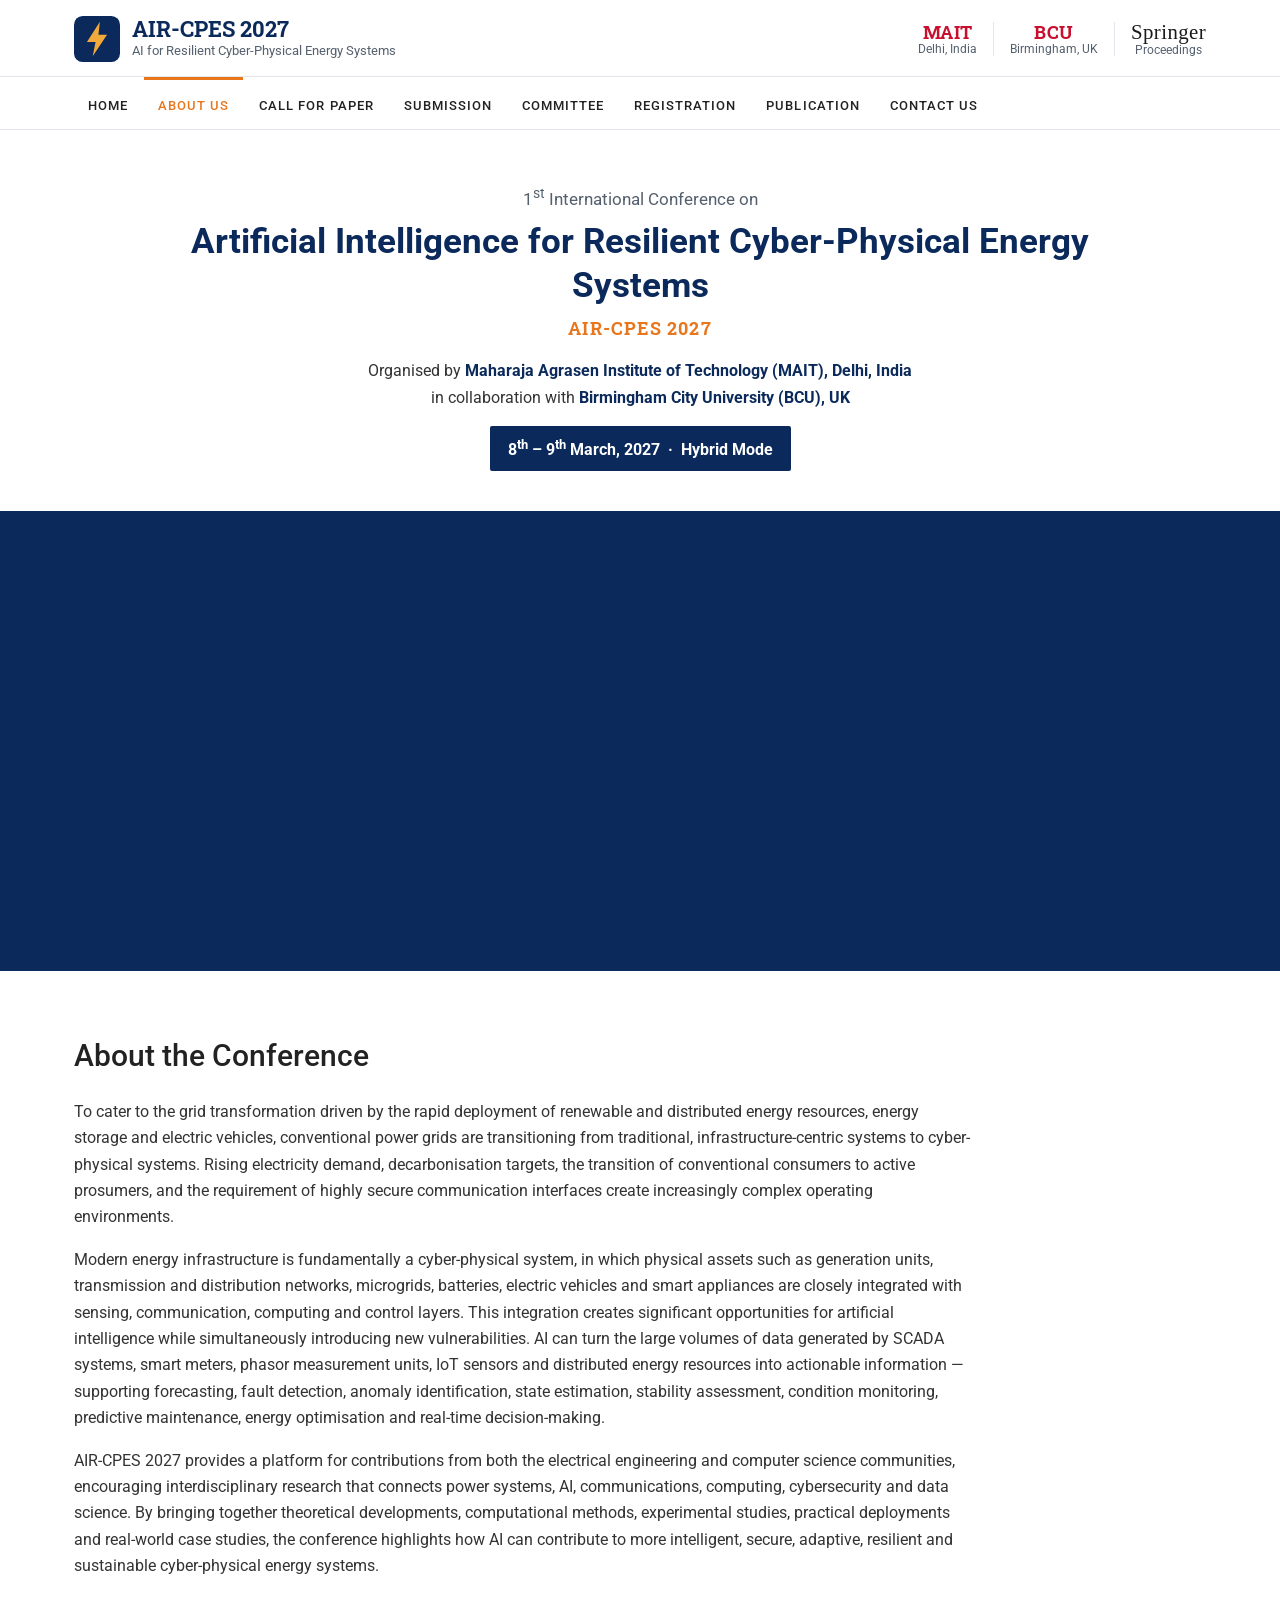
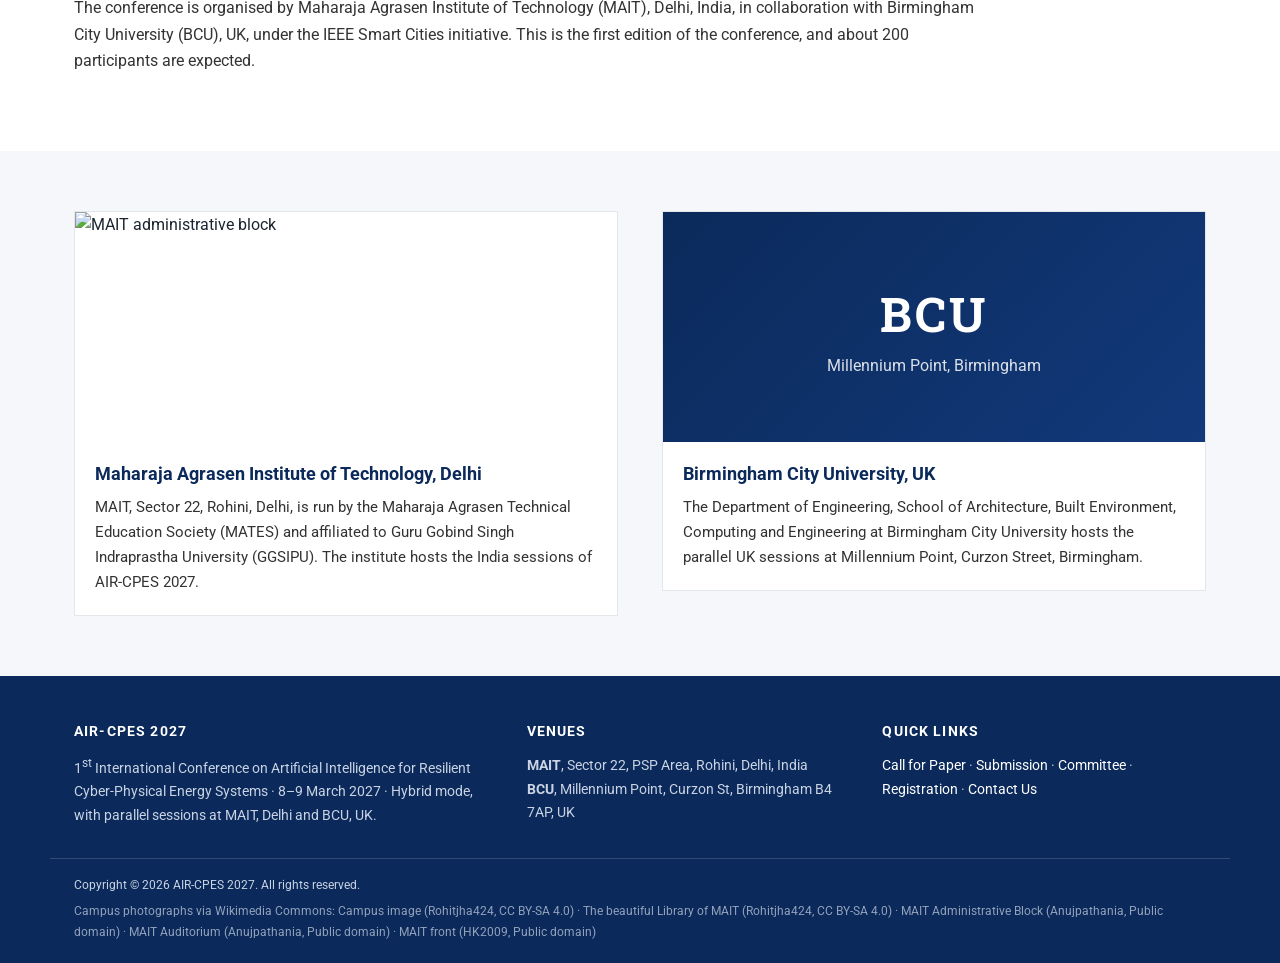
==== about.html @ 167c5fe8 "Redesign as multi-page conference site per proposal" ====
<!DOCTYPE html>
<html lang="en">
<head>
<meta charset="UTF-8">
<meta name="viewport" content="width=device-width, initial-scale=1">
<title>AIR-CPES 2027 — About Us</title>
<meta name="description" content="About AIR-CPES 2027, organised by MAIT Delhi in collaboration with Birmingham City University, UK, under the IEEE Smart Cities initiative.">
<meta name="theme-color" content="#0B2A5B">
<link rel="canonical" href="https://www.aircpes.in/about.html">
<meta property="og:type" content="website">
<meta property="og:url" content="https://www.aircpes.in/about.html">
<meta property="og:title" content="AIR-CPES 2027 — About Us">
<meta property="og:description" content="About AIR-CPES 2027, organised by MAIT Delhi in collaboration with Birmingham City University, UK, under the IEEE Smart Cities initiative.">
<meta property="og:image" content="https://upload.wikimedia.org/wikipedia/commons/5/50/Campus_image.jpg">
<link rel="icon" href="data:image/svg+xml,%3Csvg xmlns='http://www.w3.org/2000/svg' viewBox='0 0 64 64'%3E%3Crect width='64' height='64' rx='12' fill='%230B2A5B'/%3E%3Cpath d='M36 8 18 36h12l-4 20 20-30H34z' fill='%23F2A93B'/%3E%3C/svg%3E">
<link rel="preconnect" href="https://fonts.googleapis.com">
<link rel="preconnect" href="https://fonts.gstatic.com" crossorigin>
<link href="https://fonts.googleapis.com/css2?family=Roboto:wght@400;500;700&family=Roboto+Slab:wght@600;700&display=swap" rel="stylesheet">
<link rel="stylesheet" href="style.css">
</head>
<body>
<a class="skip" href="#main">Skip to content</a>
<header class="masthead">
  <div class="wrap brandrow">
    <a class="brand" href="index.html" aria-label="AIR-CPES 2027 home">
      <span class="logo-mark"><svg viewBox="0 0 64 64" aria-hidden="true"><rect width="64" height="64" rx="12" fill="#0B2A5B"/><path d="M36 8 18 36h12l-4 20 20-30H34z" fill="#F2A93B"/></svg></span>
      <span class="brand-text"><b>AIR-CPES 2027</b><small>AI for Resilient Cyber-Physical Energy Systems</small></span>
    </a>
    <div class="partners" aria-label="Organisers and publisher">
      <span class="pt"><b>MAIT</b><small>Delhi, India</small></span>
      <span class="sep"></span>
      <span class="pt"><b>BCU</b><small>Birmingham, UK</small></span>
      <span class="sep"></span>
      <span class="pt springer"><b>Springer</b><small>Proceedings</small></span>
    </div>
  </div>
  <nav class="mainnav" aria-label="Primary">
    <div class="wrap navrow">
      <button class="menu-btn" aria-expanded="false" aria-controls="navlinks">☰ Menu</button>
      <div class="navlinks" id="navlinks"><a href="index.html">Home</a><a href="about.html" class="active" aria-current="page">About Us</a><a href="call-for-papers.html">Call for Paper</a><a href="submission.html">Submission</a><a href="committee.html">Committee</a><a href="registration.html">Registration</a><a href="publication.html">Publication</a><a href="contact.html">Contact Us</a></div>
    </div>
  </nav>
</header>

<section class="titleblock">
  <div class="wrap">
    <p class="edition">1<sup>st</sup> International Conference on</p>
    <h1>Artificial Intelligence for Resilient Cyber-Physical Energy Systems</h1>
    <p class="acr">AIR-CPES 2027</p>
    <p class="org">Organised by <b>Maharaja Agrasen Institute of Technology (MAIT), Delhi, India</b><br>in collaboration with <b>Birmingham City University (BCU), UK</b></p>
    <p class="when">8<sup>th</sup> – 9<sup>th</sup> March, 2027 &nbsp;·&nbsp; Hybrid Mode</p>
  </div>
</section>
<div class="banner" role="img" aria-label="Maharaja Agrasen Institute of Technology campus, Delhi"><div class="banner-img"></div></div>
<main id="main">

<section class="sec">
  <div class="wrap">
    <h2 class="h">About the Conference</h2>
    <div class="prose">
      <p>To cater to the grid transformation driven by the rapid deployment of renewable and distributed energy resources, energy storage and electric vehicles, conventional power grids are transitioning from traditional, infrastructure-centric systems to cyber-physical systems. Rising electricity demand, decarbonisation targets, the transition of conventional consumers to active prosumers, and the requirement of highly secure communication interfaces create increasingly complex operating environments.</p>
      <p>Modern energy infrastructure is fundamentally a cyber-physical system, in which physical assets such as generation units, transmission and distribution networks, microgrids, batteries, electric vehicles and smart appliances are closely integrated with sensing, communication, computing and control layers. This integration creates significant opportunities for artificial intelligence while simultaneously introducing new vulnerabilities. AI can turn the large volumes of data generated by SCADA systems, smart meters, phasor measurement units, IoT sensors and distributed energy resources into actionable information — supporting forecasting, fault detection, anomaly identification, state estimation, stability assessment, condition monitoring, predictive maintenance, energy optimisation and real-time decision-making.</p>
      <p>AIR-CPES 2027 provides a platform for contributions from both the electrical engineering and computer science communities, encouraging interdisciplinary research that connects power systems, AI, communications, computing, cybersecurity and data science. By bringing together theoretical developments, computational methods, experimental studies, practical deployments and real-world case studies, the conference highlights how AI can contribute to more intelligent, secure, adaptive, resilient and sustainable cyber-physical energy systems.</p>
      <p>The conference is organised by Maharaja Agrasen Institute of Technology (MAIT), Delhi, India, in collaboration with Birmingham City University (BCU), UK, under the IEEE Smart Cities initiative. This is the first edition of the conference, and about 200 participants are expected.</p>
    </div>
  </div>
</section>
<section class="sec tint">
  <div class="wrap two-col even">
    <div class="about-card">
      <img src="https://upload.wikimedia.org/wikipedia/commons/thumb/2/21/MAIT_Administrative_Block.JPG/1280px-MAIT_Administrative_Block.JPG" alt="MAIT administrative block" loading="lazy">
      <h3>Maharaja Agrasen Institute of Technology, Delhi</h3>
      <p>MAIT, Sector 22, Rohini, Delhi, is run by the Maharaja Agrasen Technical Education Society (MATES) and affiliated to Guru Gobind Singh Indraprastha University (GGSIPU). The institute hosts the India sessions of AIR-CPES 2027.</p>
    </div>
    <div class="about-card">
      <div class="about-ph"><b>BCU</b><span>Millennium Point, Birmingham</span></div>
      <h3>Birmingham City University, UK</h3>
      <p>The Department of Engineering, School of Architecture, Built Environment, Computing and Engineering at Birmingham City University hosts the parallel UK sessions at Millennium Point, Curzon Street, Birmingham.</p>
    </div>
  </div>
</section>

</main>
<footer class="site-foot">
  <div class="wrap foot-grid">
    <div>
      <h4>AIR-CPES 2027</h4>
      <p>1<sup>st</sup> International Conference on Artificial Intelligence for Resilient Cyber-Physical Energy Systems · 8–9 March 2027 · Hybrid mode, with parallel sessions at MAIT, Delhi and BCU, UK.</p>
    </div>
    <div>
      <h4>Venues</h4>
      <p><b>MAIT</b>, Sector 22, PSP Area, Rohini, Delhi, India<br><b>BCU</b>, Millennium Point, Curzon St, Birmingham B4 7AP, UK</p>
    </div>
    <div>
      <h4>Quick links</h4>
      <p><a href="call-for-papers.html">Call for Paper</a> · <a href="submission.html">Submission</a> · <a href="committee.html">Committee</a> · <a href="registration.html">Registration</a> · <a href="contact.html">Contact Us</a></p>
    </div>
  </div>
  <div class="wrap foot-base">
    <span>Copyright © 2026 AIR-CPES 2027. All rights reserved.</span>
    <span class="credits">Campus photographs via Wikimedia Commons: <a href="https://commons.wikimedia.org/wiki/File:Campus_image.jpg" target="_blank" rel="noopener">Campus image</a> (Rohitjha424, CC BY-SA 4.0) · <a href="https://commons.wikimedia.org/wiki/File:The_beautiful_Library_of_MAIT.jpg" target="_blank" rel="noopener">The beautiful Library of MAIT</a> (Rohitjha424, CC BY-SA 4.0) · <a href="https://commons.wikimedia.org/wiki/File:MAIT_Administrative_Block.JPG" target="_blank" rel="noopener">MAIT Administrative Block</a> (Anujpathania, Public domain) · <a href="https://commons.wikimedia.org/wiki/File:MAIT_Auditorium.JPG" target="_blank" rel="noopener">MAIT Auditorium</a> (Anujpathania, Public domain) · <a href="https://commons.wikimedia.org/wiki/File:Mait9.jpg" target="_blank" rel="noopener">MAIT front</a> (HK2009, Public domain)</span>
  </div>
</footer>
<button class="to-top" aria-label="Back to top">↑</button>
<script src="site.js"></script>
</body>
</html>
---- style.css ----
:root {
  --navy: #0B2A5B; --navy-2: #12397A; --accent: #E8761C; --accent-2: #C8102E;
  --text: #1C2430; --dim: #55606E; --line: #E3E6EB; --bg: #FFFFFF; --tint: #F5F7FA; --card: #FFFFFF;
}
* { box-sizing: border-box; }
html { scroll-behavior: smooth; scroll-padding-top: 70px; }
body { margin: 0; font-family: 'Roboto', system-ui, -apple-system, sans-serif; color: var(--text); background: var(--bg); line-height: 1.65; font-size: 16px; }
a { color: var(--navy-2); }
img { max-width: 100%; display: block; }
.wrap { max-width: 1180px; margin: 0 auto; padding: 0 24px; }
.skip { position: absolute; left: -999px; top: 6px; background: #fff; padding: 8px 12px; z-index: 99; }
.skip:focus { left: 8px; }
:focus-visible { outline: 2px solid var(--accent); outline-offset: 2px; }

/* Masthead */
.masthead { background: #fff; }
.brandrow { display: flex; align-items: center; justify-content: space-between; gap: 20px; padding-top: 16px; padding-bottom: 14px; flex-wrap: wrap; }
.brand { display: flex; align-items: center; gap: 12px; text-decoration: none; color: var(--navy); }
.logo-mark svg { width: 46px; height: 46px; display: block; }
.brand-text b { display: block; font-family: 'Roboto Slab', serif; font-size: 1.35rem; line-height: 1.1; }
.brand-text small { display: block; color: var(--dim); font-size: .8rem; }
.partners { display: flex; align-items: center; gap: 16px; }
.partners .pt { display: flex; flex-direction: column; line-height: 1.15; text-align: center; }
.partners .pt b { font-family: 'Roboto Slab', serif; color: var(--accent-2); font-size: 1.15rem; letter-spacing: .02em; }
.partners .pt small { color: var(--dim); font-size: .72rem; }
.partners .springer b { color: #1A1A1A; font-family: Georgia, serif; font-weight: 400; font-size: 1.3rem; }
.partners .sep { width: 1px; height: 34px; background: var(--line); }

.mainnav { background: #fff; border-top: 1px solid var(--line); border-bottom: 1px solid var(--line); position: sticky; top: 0; z-index: 40; }
.navrow { display: flex; align-items: center; }
.navlinks { display: flex; gap: 2px; flex-wrap: wrap; }
.navlinks a { display: block; padding: 15px 14px 13px; font-size: .8rem; font-weight: 500; letter-spacing: .08em; text-transform: uppercase; text-decoration: none; color: #222; border-top: 3px solid transparent; transition: color .15s, border-color .15s; }
.navlinks a:hover { color: var(--accent); border-top-color: var(--accent); }
.navlinks a.active { color: var(--accent); border-top-color: var(--accent); }
.menu-btn { display: none; background: none; border: 1px solid var(--line); padding: 8px 14px; margin: 8px 0; font: inherit; font-size: .9rem; cursor: pointer; color: var(--navy); }
@media (max-width: 920px) {
  .menu-btn { display: block; }
  .navlinks { display: none; flex-direction: column; width: 100%; position: absolute; left: 0; right: 0; top: 100%; background: #fff; border-bottom: 1px solid var(--line); padding: 0 24px 8px; box-shadow: 0 8px 18px rgba(0,0,0,.06); }
  .navlinks.open { display: flex; }
  .navlinks a { border-top: none; border-bottom: 1px solid var(--line); padding: 12px 0; }
  .partners { display: none; }
}

/* Title block + banner (GL Bajaj style) */
.titleblock { text-align: center; padding: 52px 0 40px; background: #fff; }
.titleblock .edition { margin: 0 0 6px; color: var(--dim); font-size: 1.05rem; }
.titleblock h1 { font-family: 'Roboto', sans-serif; font-weight: 700; color: #5A3410; color: var(--navy); font-size: clamp(1.5rem, 3.4vw, 2.2rem); line-height: 1.25; margin: 0 auto 6px; max-width: 900px; }
.titleblock .acr { margin: 0 0 14px; font-family: 'Roboto Slab', serif; font-weight: 700; color: var(--accent); font-size: 1.15rem; letter-spacing: .06em; }
.titleblock .org { margin: 0 0 14px; font-size: 1.02rem; color: #333; }
.titleblock .org b { color: var(--navy); }
.titleblock .when { margin: 0; font-weight: 700; font-size: .98rem; display: inline-block; background: var(--navy); color: #fff; padding: 8px 18px; border-radius: 2px; }
.banner { position: relative; height: clamp(220px, 38vw, 460px); overflow: hidden; background: var(--navy); }
.banner-img { position: absolute; inset: 0; background: url('https://upload.wikimedia.org/wikipedia/commons/5/50/Campus_image.jpg') center 62% / cover no-repeat; }

/* Sections */
.sec { padding: 60px 0; }
.sec.tint { background: var(--tint); }
.h { font-family: 'Roboto', sans-serif; font-weight: 500; font-size: clamp(1.45rem, 2.6vw, 1.9rem); color: #222; margin: 0 0 18px; }
.h3 { font-size: 1.15rem; font-weight: 700; color: var(--navy); margin: 28px 0 10px; }
.center { text-align: center; }
.lead { color: var(--dim); margin: -6px auto 28px; max-width: 760px; }
.prose { max-width: 900px; }
.prose p, .two-col p { color: #333; }
.strong { font-weight: 700; }
.two-col { display: grid; grid-template-columns: minmax(0, 1.6fr) minmax(280px, 1fr); gap: 44px; align-items: start; }
.two-col.even { grid-template-columns: 1fr 1fr; }
@media (max-width: 880px) { .two-col, .two-col.even { grid-template-columns: 1fr; gap: 28px; } }

.notice { border-left: 4px solid var(--accent); background: #FFF6EE; padding: 14px 18px; margin: 20px 0; color: #3A2A1A; }
.cta-row { display: flex; flex-wrap: wrap; gap: 12px; margin-top: 24px; }
.btn { display: inline-block; padding: 11px 22px; border: 1px solid var(--navy); color: var(--navy); text-decoration: none; font-size: .86rem; font-weight: 500; letter-spacing: .05em; text-transform: uppercase; transition: background .15s, color .15s; }
.btn:hover { background: var(--navy); color: #fff; }
.btn.solid { background: var(--accent); border-color: var(--accent); color: #fff; }
.btn.solid:hover { background: #CF6510; border-color: #CF6510; }

/* Side card + dates */
.side-card { background: var(--card); border: 1px solid var(--line); border-top: 4px solid var(--navy); padding: 22px 22px 18px; position: sticky; top: 72px; }
.side-card h3 { margin: 0 0 12px; font-size: 1.1rem; color: var(--navy); }
.dates { list-style: none; margin: 0; padding: 0; }
.dates li { display: flex; flex-direction: column; padding: 11px 0 11px 18px; border-bottom: 1px dashed var(--line); position: relative; }
.dates li:last-child { border-bottom: none; }
.dates li::before { content: ""; position: absolute; left: 0; top: 18px; width: 8px; height: 8px; border-radius: 50%; background: var(--accent); }
.dates li.past { opacity: .55; }
.dates li.past .d { text-decoration: line-through; }
.dates .d { font-weight: 700; color: var(--accent-2); }
.dates .l { color: #333; font-size: .93rem; }
.dates li.hl .d { color: var(--navy); }
.dates .next { display: inline-block; margin-top: 4px; font-size: .72rem; font-weight: 700; color: #fff; background: var(--accent); padding: 1px 8px; align-self: flex-start; }
.sec > .wrap > .dates { max-width: 640px; }
.countdown { margin-top: 16px; padding-top: 14px; border-top: 1px solid var(--line); font-size: .85rem; color: var(--dim); }
.countdown .cells { display: flex; gap: 8px; margin-top: 8px; }
.countdown .cells div { flex: 1; text-align: center; background: var(--navy); color: #fff; padding: 8px 4px; }
.countdown .cells b { display: block; font-size: 1.35rem; line-height: 1.1; }
.countdown .cells small { font-size: .68rem; text-transform: uppercase; letter-spacing: .06em; opacity: .85; }

/* Tracks */
.track-mini { display: grid; grid-template-columns: repeat(auto-fill, minmax(250px, 1fr)); gap: 14px; margin-top: 26px; }
.tm { display: block; background: #fff; border: 1px solid var(--line); border-left: 4px solid var(--navy); padding: 16px 16px; text-decoration: none; color: #222; font-weight: 500; line-height: 1.35; transition: border-color .15s, transform .15s, box-shadow .15s; }
.tm:hover { border-left-color: var(--accent); transform: translateY(-2px); box-shadow: 0 6px 16px rgba(11,42,91,.08); }
.tm span { display: block; color: var(--accent); font-size: .74rem; font-weight: 700; letter-spacing: .08em; text-transform: uppercase; margin-bottom: 4px; }
.tracks { display: grid; grid-template-columns: repeat(auto-fill, minmax(330px, 1fr)); gap: 18px; margin-top: 10px; }
.track { background: #fff; border: 1px solid var(--line); border-top: 4px solid var(--navy); padding: 20px 20px 18px; }
.track .tno { color: var(--accent); font-size: .76rem; font-weight: 700; letter-spacing: .08em; text-transform: uppercase; }
.track h3 { margin: 4px 0 10px; font-size: 1.05rem; color: var(--navy); line-height: 1.35; }
.track p { margin: 0; font-size: .9rem; color: #444; }

.topic-list { columns: 2; column-gap: 40px; padding: 0; margin: 14px 0 0; list-style: none; }
.topic-list li { break-inside: avoid; padding: 8px 0 8px 22px; border-bottom: 1px solid var(--line); position: relative; }
.topic-list li::before { content: "›"; position: absolute; left: 4px; color: var(--accent); font-weight: 700; }
@media (max-width: 700px) { .topic-list { columns: 1; } }
.check { list-style: none; padding: 0; margin: 12px 0; }
.check li { position: relative; padding: 8px 0 8px 28px; border-bottom: 1px solid var(--line); color: #333; }
.check li::before { content: "✓"; position: absolute; left: 4px; color: var(--accent); font-weight: 700; }

/* Gallery */
.gallery { display: grid; grid-template-columns: repeat(4, 1fr); gap: 14px; }
.gallery figure { margin: 0; position: relative; overflow: hidden; background: var(--tint); }
.gallery img { width: 100%; height: 220px; object-fit: cover; transition: transform .4s; }
.gallery figure:hover img { transform: scale(1.04); }
.gallery figcaption { position: absolute; left: 0; right: 0; bottom: 0; padding: 22px 12px 10px; color: #fff; font-size: .86rem; font-weight: 500; background: linear-gradient(transparent, rgba(0,0,0,.65)); }
@media (max-width: 880px) { .gallery { grid-template-columns: 1fr 1fr; } }

.about-card { background: #fff; border: 1px solid var(--line); }
.about-card img, .about-ph { width: 100%; height: 230px; object-fit: cover; }
.about-ph { background: linear-gradient(135deg, var(--navy), var(--navy-2)); color: #fff; display: flex; flex-direction: column; align-items: center; justify-content: center; }
.about-ph b { font-family: 'Roboto Slab', serif; font-size: 3rem; letter-spacing: .06em; }
.about-ph span { opacity: .85; }
.about-card h3 { margin: 18px 20px 6px; color: var(--navy); font-size: 1.1rem; }
.about-card p { margin: 0 20px 20px; font-size: .95rem; }

/* Committee */
.subnav { display: flex; flex-wrap: wrap; gap: 8px; margin-bottom: 30px; }
.subnav a { padding: 7px 14px; border: 1px solid var(--line); text-decoration: none; font-size: .84rem; color: var(--navy); background: #fff; }
.subnav a:hover { border-color: var(--accent); color: var(--accent); }
.org-table { width: 100%; border-collapse: collapse; border: 1px solid var(--line); }
.org-table th { width: 30%; text-align: left; vertical-align: top; padding: 14px 18px; background: var(--tint); color: var(--navy); font-weight: 700; border-bottom: 1px solid var(--line); }
.org-table td { padding: 10px 18px; border-bottom: 1px solid var(--line); }
.person { padding: 5px 0; }
.person b { display: block; font-weight: 500; }
.person span { display: block; color: var(--dim); font-size: .88rem; line-height: 1.4; }
@media (max-width: 640px) { .org-table th, .org-table td { display: block; width: 100%; } .org-table th { border-bottom: none; padding-bottom: 6px; } }
.name-grid { display: grid; grid-template-columns: repeat(auto-fill, minmax(260px, 1fr)); gap: 1px; background: var(--line); border: 1px solid var(--line); }
.name-grid .np { background: #fff; padding: 11px 14px; font-size: .9rem; }
.name-grid .np b { display: block; font-weight: 500; }
.name-grid .np span { display: block; color: var(--dim); font-size: .82rem; line-height: 1.35; }
.name-grid .np[hidden] { display: none; }
.sec-head { display: flex; align-items: center; justify-content: space-between; gap: 16px; flex-wrap: wrap; margin-bottom: 18px; }
.sec-head .h { margin: 0; }
.filter { width: 100%; max-width: 340px; padding: 10px 14px; border: 1px solid var(--line); font: inherit; font-size: .9rem; }
.filter:focus { outline: none; border-color: var(--accent); }
.no-match { display: none; color: var(--dim); }

/* Registration + publication */
.fee { width: 100%; border-collapse: collapse; margin: 10px 0; font-size: .93rem; }
.fee th { background: var(--navy); color: #fff; text-align: left; padding: 10px 12px; font-weight: 500; }
.fee td { padding: 10px 12px; border-bottom: 1px solid var(--line); }
.fee tbody tr:nth-child(even) td { background: var(--tint); }
@media (max-width: 600px) { .fee { font-size: .82rem; } .fee th, .fee td { padding: 8px 6px; } }
.stat { display: flex; justify-content: space-between; gap: 12px; padding: 10px 0; border-bottom: 1px solid var(--line); font-size: .92rem; }
.stat span { color: var(--dim); }
.stat b { text-align: right; }
.editors { display: grid; grid-template-columns: 1fr 1fr; gap: 6px 24px; }
@media (max-width: 600px) { .editors { grid-template-columns: 1fr; } }

/* Contact */
.contact-grid { display: grid; grid-template-columns: repeat(auto-fill, minmax(240px, 1fr)); gap: 16px; margin-top: 20px; }
.ccard { background: #fff; border: 1px solid var(--line); border-top: 4px solid var(--accent); padding: 18px 20px; }
.ccard h3 { margin: 0 0 2px; font-size: 1.05rem; color: var(--navy); }
.ccard .role { margin: 0 0 10px; color: var(--dim); font-size: .86rem; }
.ccard p { margin: 0; font-size: .93rem; }
.map { border: 1px solid var(--line); background: #eee; aspect-ratio: 16 / 10; }
.map iframe { width: 100%; height: 100%; border: 0; display: block; }

/* Footer */
.site-foot { background: var(--navy); color: #C9D3E3; padding: 44px 0 0; margin-top: 0; }
.foot-grid { display: grid; grid-template-columns: 1.3fr 1fr 1fr; gap: 32px; padding-bottom: 30px; }
@media (max-width: 800px) { .foot-grid { grid-template-columns: 1fr; gap: 20px; } }
.site-foot h4 { color: #fff; margin: 0 0 10px; font-size: .9rem; letter-spacing: .08em; text-transform: uppercase; }
.site-foot p { margin: 0; font-size: .9rem; }
.site-foot a { color: #fff; text-decoration: none; }
.site-foot a:hover { text-decoration: underline; }
.foot-base { border-top: 1px solid rgba(255,255,255,.15); padding-top: 16px; padding-bottom: 20px; font-size: .78rem; display: flex; flex-direction: column; gap: 6px; }
.foot-base .credits, .foot-base .credits a { color: #93A2BB; }

.to-top { position: fixed; right: 18px; bottom: 18px; width: 44px; height: 44px; background: var(--accent); color: #fff; border: none; font-size: 1.1rem; cursor: pointer; opacity: 0; pointer-events: none; transition: opacity .2s; z-index: 50; }
.to-top.show { opacity: 1; pointer-events: auto; }
@media (max-width: 640px) { .wrap { padding: 0 16px; } .sec { padding: 44px 0; } .titleblock { padding: 36px 0 28px; } .side-card { position: static; } }
@media print { .mainnav, .to-top, .banner, .countdown { display: none !important; } }
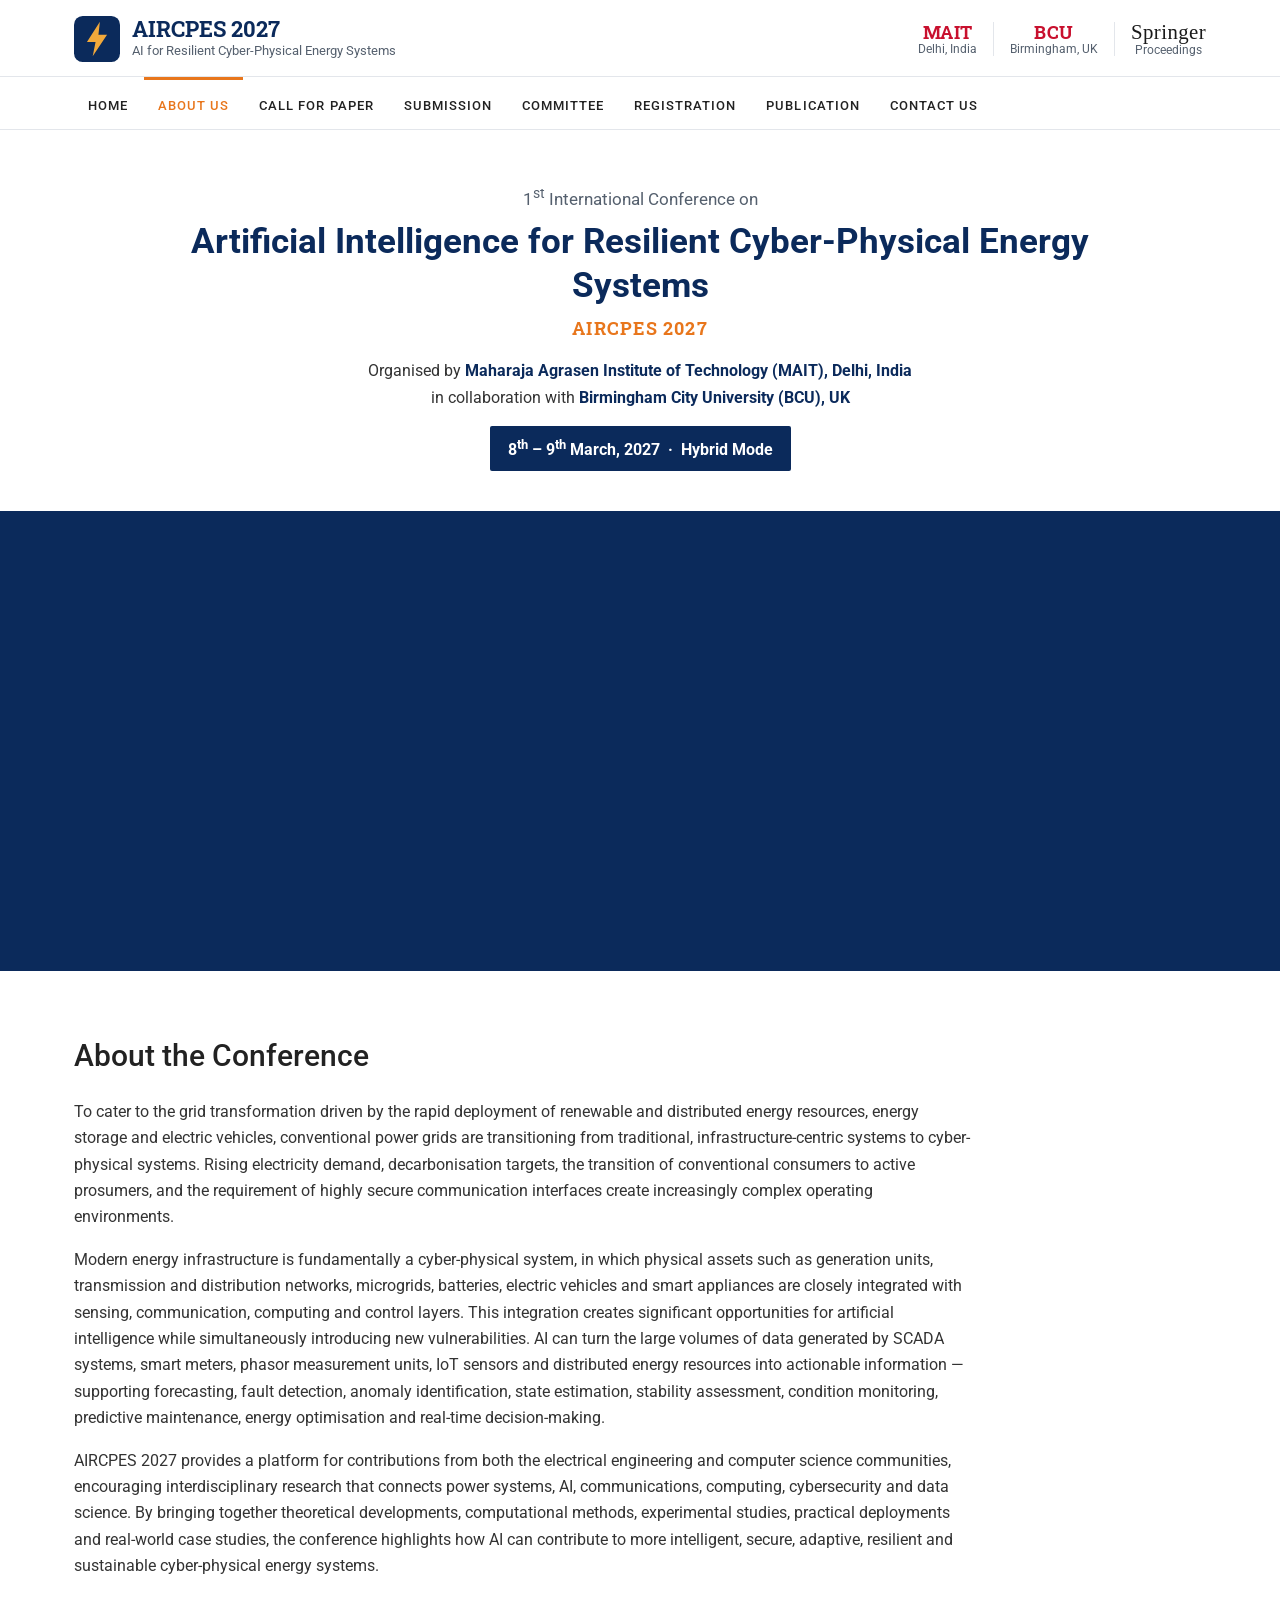
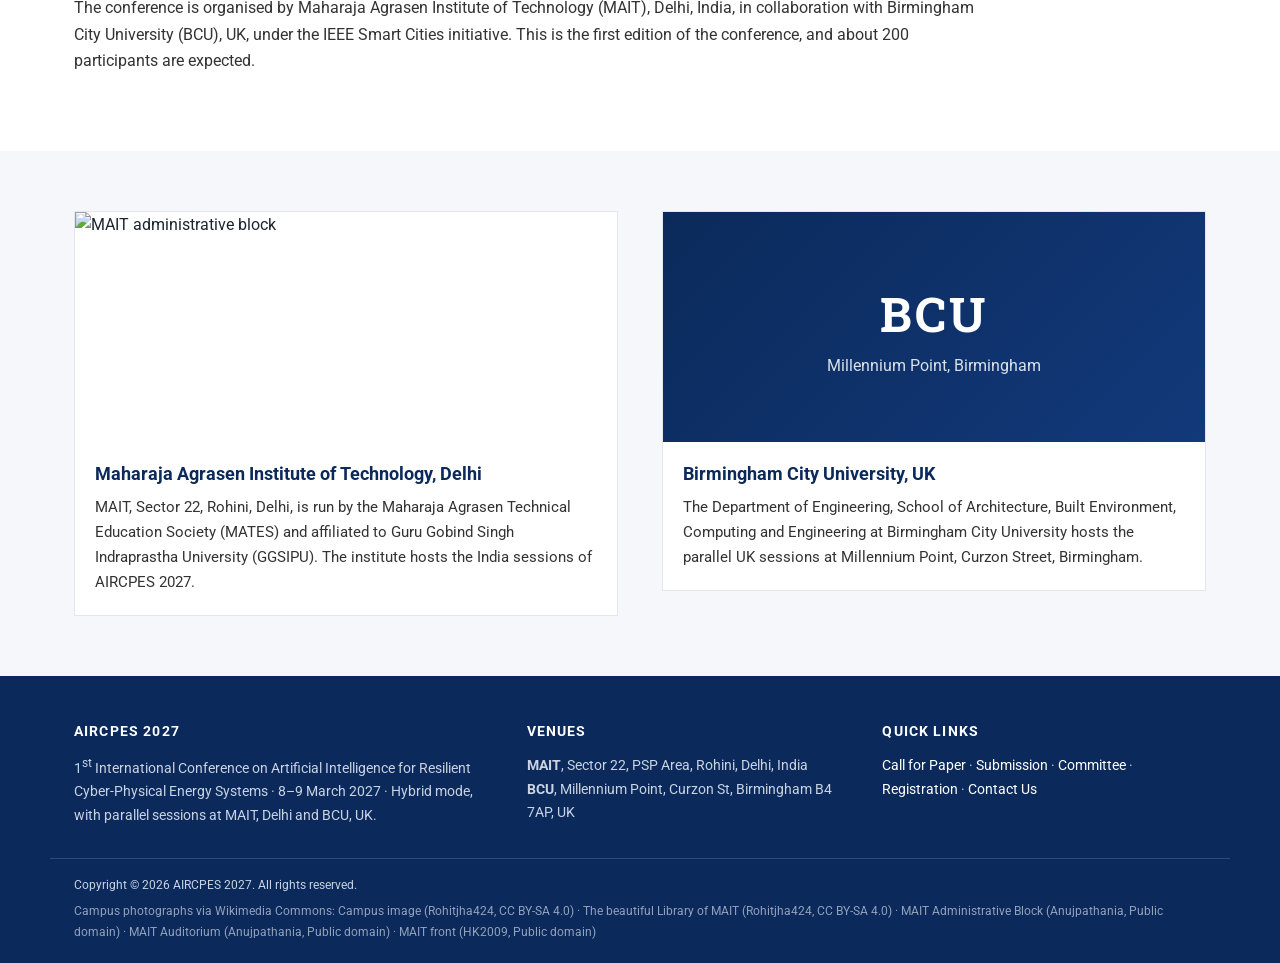
==== commit 13ae1de8: "Rename to AIRCPES; use Microsoft CMT instead of EasyChair" ====
--- a/about.html
+++ b/about.html
@@ -3,14 +3,14 @@
 <head>
 <meta charset="UTF-8">
 <meta name="viewport" content="width=device-width, initial-scale=1">
-<title>AIR-CPES 2027 — About Us</title>
-<meta name="description" content="About AIR-CPES 2027, organised by MAIT Delhi in collaboration with Birmingham City University, UK, under the IEEE Smart Cities initiative.">
+<title>AIRCPES 2027 — About Us</title>
+<meta name="description" content="About AIRCPES 2027, organised by MAIT Delhi in collaboration with Birmingham City University, UK, under the IEEE Smart Cities initiative.">
 <meta name="theme-color" content="#0B2A5B">
 <link rel="canonical" href="https://www.aircpes.in/about.html">
 <meta property="og:type" content="website">
 <meta property="og:url" content="https://www.aircpes.in/about.html">
-<meta property="og:title" content="AIR-CPES 2027 — About Us">
-<meta property="og:description" content="About AIR-CPES 2027, organised by MAIT Delhi in collaboration with Birmingham City University, UK, under the IEEE Smart Cities initiative.">
+<meta property="og:title" content="AIRCPES 2027 — About Us">
+<meta property="og:description" content="About AIRCPES 2027, organised by MAIT Delhi in collaboration with Birmingham City University, UK, under the IEEE Smart Cities initiative.">
 <meta property="og:image" content="https://upload.wikimedia.org/wikipedia/commons/5/50/Campus_image.jpg">
 <link rel="icon" href="data:image/svg+xml,%3Csvg xmlns='http://www.w3.org/2000/svg' viewBox='0 0 64 64'%3E%3Crect width='64' height='64' rx='12' fill='%230B2A5B'/%3E%3Cpath d='M36 8 18 36h12l-4 20 20-30H34z' fill='%23F2A93B'/%3E%3C/svg%3E">
 <link rel="preconnect" href="https://fonts.googleapis.com">
@@ -22,9 +22,9 @@
 <a class="skip" href="#main">Skip to content</a>
 <header class="masthead">
   <div class="wrap brandrow">
-    <a class="brand" href="index.html" aria-label="AIR-CPES 2027 home">
+    <a class="brand" href="index.html" aria-label="AIRCPES 2027 home">
       <span class="logo-mark"><svg viewBox="0 0 64 64" aria-hidden="true"><rect width="64" height="64" rx="12" fill="#0B2A5B"/><path d="M36 8 18 36h12l-4 20 20-30H34z" fill="#F2A93B"/></svg></span>
-      <span class="brand-text"><b>AIR-CPES 2027</b><small>AI for Resilient Cyber-Physical Energy Systems</small></span>
+      <span class="brand-text"><b>AIRCPES 2027</b><small>AI for Resilient Cyber-Physical Energy Systems</small></span>
     </a>
     <div class="partners" aria-label="Organisers and publisher">
       <span class="pt"><b>MAIT</b><small>Delhi, India</small></span>
@@ -46,7 +46,7 @@
   <div class="wrap">
     <p class="edition">1<sup>st</sup> International Conference on</p>
     <h1>Artificial Intelligence for Resilient Cyber-Physical Energy Systems</h1>
-    <p class="acr">AIR-CPES 2027</p>
+    <p class="acr">AIRCPES 2027</p>
     <p class="org">Organised by <b>Maharaja Agrasen Institute of Technology (MAIT), Delhi, India</b><br>in collaboration with <b>Birmingham City University (BCU), UK</b></p>
     <p class="when">8<sup>th</sup> – 9<sup>th</sup> March, 2027 &nbsp;·&nbsp; Hybrid Mode</p>
   </div>
@@ -60,7 +60,7 @@
     <div class="prose">
       <p>To cater to the grid transformation driven by the rapid deployment of renewable and distributed energy resources, energy storage and electric vehicles, conventional power grids are transitioning from traditional, infrastructure-centric systems to cyber-physical systems. Rising electricity demand, decarbonisation targets, the transition of conventional consumers to active prosumers, and the requirement of highly secure communication interfaces create increasingly complex operating environments.</p>
       <p>Modern energy infrastructure is fundamentally a cyber-physical system, in which physical assets such as generation units, transmission and distribution networks, microgrids, batteries, electric vehicles and smart appliances are closely integrated with sensing, communication, computing and control layers. This integration creates significant opportunities for artificial intelligence while simultaneously introducing new vulnerabilities. AI can turn the large volumes of data generated by SCADA systems, smart meters, phasor measurement units, IoT sensors and distributed energy resources into actionable information — supporting forecasting, fault detection, anomaly identification, state estimation, stability assessment, condition monitoring, predictive maintenance, energy optimisation and real-time decision-making.</p>
-      <p>AIR-CPES 2027 provides a platform for contributions from both the electrical engineering and computer science communities, encouraging interdisciplinary research that connects power systems, AI, communications, computing, cybersecurity and data science. By bringing together theoretical developments, computational methods, experimental studies, practical deployments and real-world case studies, the conference highlights how AI can contribute to more intelligent, secure, adaptive, resilient and sustainable cyber-physical energy systems.</p>
+      <p>AIRCPES 2027 provides a platform for contributions from both the electrical engineering and computer science communities, encouraging interdisciplinary research that connects power systems, AI, communications, computing, cybersecurity and data science. By bringing together theoretical developments, computational methods, experimental studies, practical deployments and real-world case studies, the conference highlights how AI can contribute to more intelligent, secure, adaptive, resilient and sustainable cyber-physical energy systems.</p>
       <p>The conference is organised by Maharaja Agrasen Institute of Technology (MAIT), Delhi, India, in collaboration with Birmingham City University (BCU), UK, under the IEEE Smart Cities initiative. This is the first edition of the conference, and about 200 participants are expected.</p>
     </div>
   </div>
@@ -70,7 +70,7 @@
     <div class="about-card">
       <img src="https://upload.wikimedia.org/wikipedia/commons/thumb/2/21/MAIT_Administrative_Block.JPG/1280px-MAIT_Administrative_Block.JPG" alt="MAIT administrative block" loading="lazy">
       <h3>Maharaja Agrasen Institute of Technology, Delhi</h3>
-      <p>MAIT, Sector 22, Rohini, Delhi, is run by the Maharaja Agrasen Technical Education Society (MATES) and affiliated to Guru Gobind Singh Indraprastha University (GGSIPU). The institute hosts the India sessions of AIR-CPES 2027.</p>
+      <p>MAIT, Sector 22, Rohini, Delhi, is run by the Maharaja Agrasen Technical Education Society (MATES) and affiliated to Guru Gobind Singh Indraprastha University (GGSIPU). The institute hosts the India sessions of AIRCPES 2027.</p>
     </div>
     <div class="about-card">
       <div class="about-ph"><b>BCU</b><span>Millennium Point, Birmingham</span></div>
@@ -84,7 +84,7 @@
 <footer class="site-foot">
   <div class="wrap foot-grid">
     <div>
-      <h4>AIR-CPES 2027</h4>
+      <h4>AIRCPES 2027</h4>
       <p>1<sup>st</sup> International Conference on Artificial Intelligence for Resilient Cyber-Physical Energy Systems · 8–9 March 2027 · Hybrid mode, with parallel sessions at MAIT, Delhi and BCU, UK.</p>
     </div>
     <div>
@@ -97,7 +97,7 @@
     </div>
   </div>
   <div class="wrap foot-base">
-    <span>Copyright © 2026 AIR-CPES 2027. All rights reserved.</span>
+    <span>Copyright © 2026 AIRCPES 2027. All rights reserved.</span>
     <span class="credits">Campus photographs via Wikimedia Commons: <a href="https://commons.wikimedia.org/wiki/File:Campus_image.jpg" target="_blank" rel="noopener">Campus image</a> (Rohitjha424, CC BY-SA 4.0) · <a href="https://commons.wikimedia.org/wiki/File:The_beautiful_Library_of_MAIT.jpg" target="_blank" rel="noopener">The beautiful Library of MAIT</a> (Rohitjha424, CC BY-SA 4.0) · <a href="https://commons.wikimedia.org/wiki/File:MAIT_Administrative_Block.JPG" target="_blank" rel="noopener">MAIT Administrative Block</a> (Anujpathania, Public domain) · <a href="https://commons.wikimedia.org/wiki/File:MAIT_Auditorium.JPG" target="_blank" rel="noopener">MAIT Auditorium</a> (Anujpathania, Public domain) · <a href="https://commons.wikimedia.org/wiki/File:Mait9.jpg" target="_blank" rel="noopener">MAIT front</a> (HK2009, Public domain)</span>
   </div>
 </footer>
--- a/style.css
+++ b/style.css
@@ -50,7 +50,7 @@
 .titleblock .org b { color: var(--navy); }
 .titleblock .when { margin: 0; font-weight: 700; font-size: .98rem; display: inline-block; background: var(--navy); color: #fff; padding: 8px 18px; border-radius: 2px; }
 .banner { position: relative; height: clamp(220px, 38vw, 460px); overflow: hidden; background: var(--navy); }
-.banner-img { position: absolute; inset: 0; background: url('https://upload.wikimedia.org/wikipedia/commons/5/50/Campus_image.jpg') center 62% / cover no-repeat; }
+.banner-img { position: absolute; inset: 0; background: url('https://upload.wikimedia.org/wikipedia/commons/5/50/Campus_image.jpg') center 88% / cover no-repeat; }
 
 /* Sections */
 .sec { padding: 60px 0; }
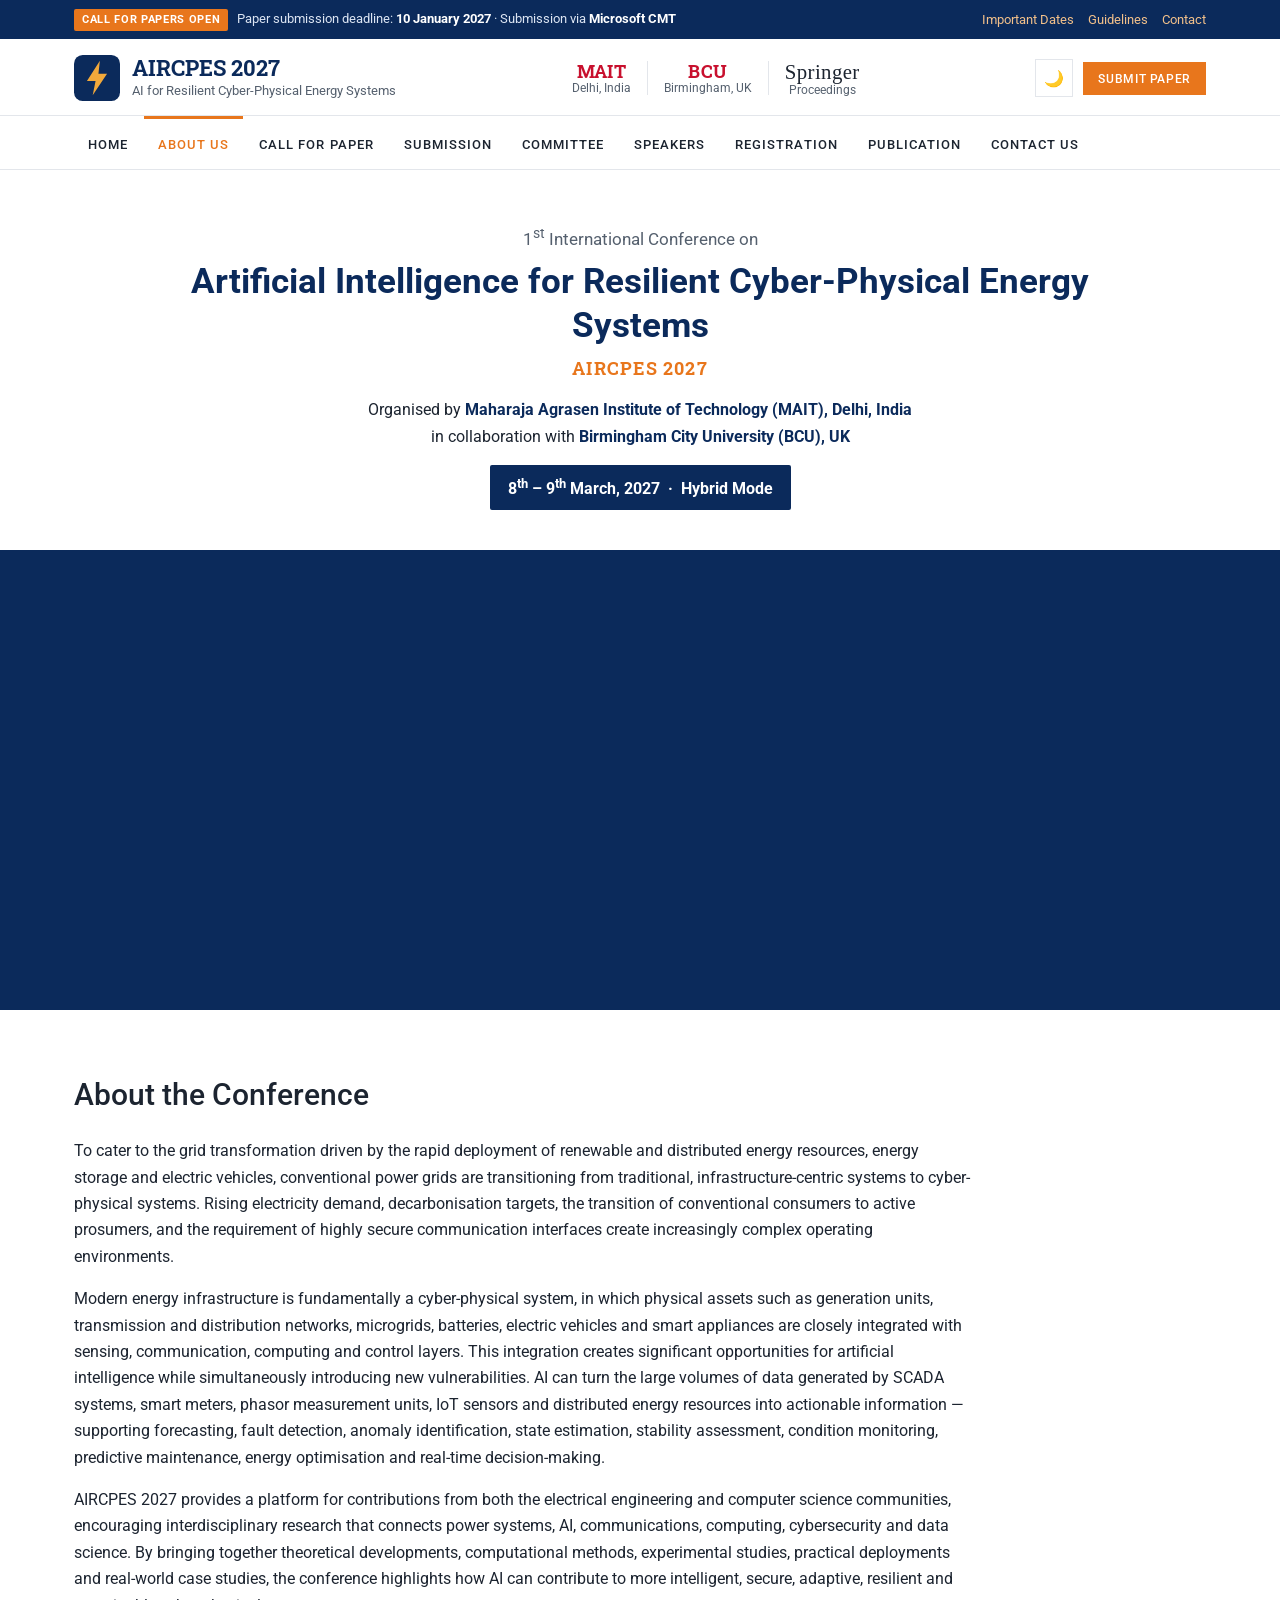
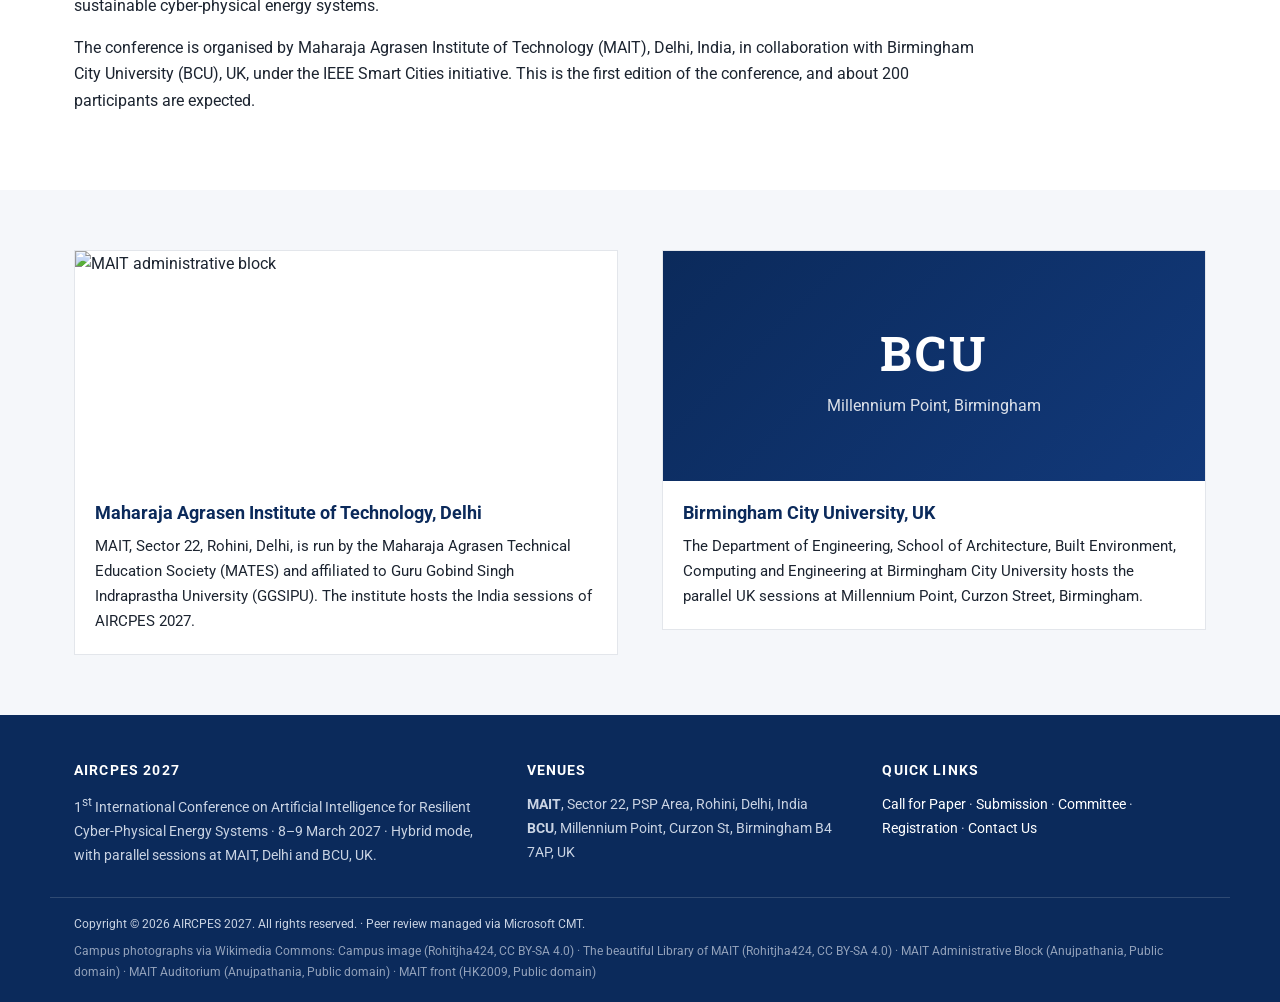
==== commit f2944f88: "Merge features: CMT modal, leadership cards, directory tabs, dark mode, calendar, speakers page; rem" ====
--- a/about.html
+++ b/about.html
@@ -17,9 +17,17 @@
 <link rel="preconnect" href="https://fonts.gstatic.com" crossorigin>
 <link href="https://fonts.googleapis.com/css2?family=Roboto:wght@400;500;700&family=Roboto+Slab:wght@600;700&display=swap" rel="stylesheet">
 <link rel="stylesheet" href="style.css">
+<script>try{var t=localStorage.getItem('theme');if(t)document.documentElement.setAttribute('data-theme',t);}catch(e){}</script>
+
 </head>
 <body>
 <a class="skip" href="#main">Skip to content</a>
+<div class="announce">
+  <div class="wrap announce-row">
+    <span><span class="pill">Call for Papers Open</span> Paper submission deadline: <b>10 January 2027</b> · Submission via <b>Microsoft CMT</b></span>
+    <span class="announce-links"><a href="call-for-papers.html#dates">Important Dates</a><a href="submission.html">Guidelines</a><a href="contact.html">Contact</a></span>
+  </div>
+</div>
 <header class="masthead">
   <div class="wrap brandrow">
     <a class="brand" href="index.html" aria-label="AIRCPES 2027 home">
@@ -33,11 +41,15 @@
       <span class="sep"></span>
       <span class="pt springer"><b>Springer</b><small>Proceedings</small></span>
     </div>
+    <div class="head-actions">
+      <button class="icon-btn" type="button" id="theme-toggle" aria-label="Toggle dark mode" title="Toggle dark mode">🌙</button>
+      <button class="btn solid sm" type="button" data-open-cmt>Submit Paper</button>
+    </div>
   </div>
   <nav class="mainnav" aria-label="Primary">
     <div class="wrap navrow">
       <button class="menu-btn" aria-expanded="false" aria-controls="navlinks">☰ Menu</button>
-      <div class="navlinks" id="navlinks"><a href="index.html">Home</a><a href="about.html" class="active" aria-current="page">About Us</a><a href="call-for-papers.html">Call for Paper</a><a href="submission.html">Submission</a><a href="committee.html">Committee</a><a href="registration.html">Registration</a><a href="publication.html">Publication</a><a href="contact.html">Contact Us</a></div>
+      <div class="navlinks" id="navlinks"><a href="index.html">Home</a><a href="about.html" class="active" aria-current="page">About Us</a><a href="call-for-papers.html">Call for Paper</a><a href="submission.html">Submission</a><a href="committee.html">Committee</a><a href="speakers.html">Speakers</a><a href="registration.html">Registration</a><a href="publication.html">Publication</a><a href="contact.html">Contact Us</a></div>
     </div>
   </nav>
 </header>
@@ -97,10 +109,21 @@
     </div>
   </div>
   <div class="wrap foot-base">
-    <span>Copyright © 2026 AIRCPES 2027. All rights reserved.</span>
+    <span>Copyright © 2026 AIRCPES 2027. All rights reserved. · Peer review managed via Microsoft CMT.</span>
     <span class="credits">Campus photographs via Wikimedia Commons: <a href="https://commons.wikimedia.org/wiki/File:Campus_image.jpg" target="_blank" rel="noopener">Campus image</a> (Rohitjha424, CC BY-SA 4.0) · <a href="https://commons.wikimedia.org/wiki/File:The_beautiful_Library_of_MAIT.jpg" target="_blank" rel="noopener">The beautiful Library of MAIT</a> (Rohitjha424, CC BY-SA 4.0) · <a href="https://commons.wikimedia.org/wiki/File:MAIT_Administrative_Block.JPG" target="_blank" rel="noopener">MAIT Administrative Block</a> (Anujpathania, Public domain) · <a href="https://commons.wikimedia.org/wiki/File:MAIT_Auditorium.JPG" target="_blank" rel="noopener">MAIT Auditorium</a> (Anujpathania, Public domain) · <a href="https://commons.wikimedia.org/wiki/File:Mait9.jpg" target="_blank" rel="noopener">MAIT front</a> (HK2009, Public domain)</span>
   </div>
 </footer>
+<dialog class="modal" id="cmt-modal" aria-labelledby="cmt-title">
+  <div class="modal-head"><h3 id="cmt-title">Submit your paper via Microsoft CMT</h3><button type="button" class="icon-btn" data-close-cmt aria-label="Close">✕</button></div>
+  <p>Before submitting, please check that your manuscript meets the requirements:</p>
+  <ul class="check">
+    <li><b>Anonymised PDF</b> — no author names, affiliations or e-mails in the manuscript (double-blind review).</li>
+    <li><b>Length &amp; format</b> — maximum 8 pages, PDF, without page numbers or special headers/footers.</li>
+    <li><b>Originality</b> — unpublished work; Turnitin similarity index below 15%.</li>
+  </ul>
+  <div class="cmt-status" data-cmt-status>The Microsoft CMT submission link will be announced here shortly.</div>
+  <div class="modal-actions"><a class="btn solid" data-cmt-link href="#" target="_blank" rel="noopener" hidden>Go to Microsoft CMT ↗</a><a class="btn" href="submission.html">Full guidelines</a></div>
+</dialog>
 <button class="to-top" aria-label="Back to top">↑</button>
 <script src="site.js"></script>
 </body>
--- a/style.css
+++ b/style.css
@@ -1,11 +1,15 @@
 :root {
   --navy: #0B2A5B; --navy-2: #12397A; --accent: #E8761C; --accent-2: #C8102E;
   --text: #1C2430; --dim: #55606E; --line: #E3E6EB; --bg: #FFFFFF; --tint: #F5F7FA; --card: #FFFFFF;
+  --head: #0B2A5B; --link: #12397A; --notice: #FFF6EE;
 }
+:root[data-theme="dark"] { --text: #E6EAF0; --dim: #A3AEBD; --line: #2A3546; --bg: #0E1520; --tint: #131C2A; --card: #172233; --head: #9CC0FF; --link: #9CC0FF; --notice: #2A2016; color-scheme: dark; }
+@media (prefers-color-scheme: dark) { :root:not([data-theme="light"]) { --text: #E6EAF0; --dim: #A3AEBD; --line: #2A3546; --bg: #0E1520; --tint: #131C2A; --card: #172233; --head: #9CC0FF; --link: #9CC0FF; --notice: #2A2016; color-scheme: dark; } }
 * { box-sizing: border-box; }
+[hidden] { display: none !important; }
 html { scroll-behavior: smooth; scroll-padding-top: 70px; }
-body { margin: 0; font-family: 'Roboto', system-ui, -apple-system, sans-serif; color: var(--text); background: var(--bg); line-height: 1.65; font-size: 16px; }
-a { color: var(--navy-2); }
+body { margin: 0; font-family: 'Roboto', system-ui, -apple-system, sans-serif; color: var(--text); background: var(--bg); transition: background .2s, color .2s; line-height: 1.65; font-size: 16px; }
+a { color: var(--link); }
 img { max-width: 100%; display: block; }
 .wrap { max-width: 1180px; margin: 0 auto; padding: 0 24px; }
 .skip { position: absolute; left: -999px; top: 6px; background: #fff; padding: 8px 12px; z-index: 99; }
@@ -13,9 +17,9 @@
 :focus-visible { outline: 2px solid var(--accent); outline-offset: 2px; }
 
 /* Masthead */
-.masthead { background: #fff; }
+.masthead { background: var(--bg); }
 .brandrow { display: flex; align-items: center; justify-content: space-between; gap: 20px; padding-top: 16px; padding-bottom: 14px; flex-wrap: wrap; }
-.brand { display: flex; align-items: center; gap: 12px; text-decoration: none; color: var(--navy); }
+.brand { display: flex; align-items: center; gap: 12px; text-decoration: none; color: var(--head); }
 .logo-mark svg { width: 46px; height: 46px; display: block; }
 .brand-text b { display: block; font-family: 'Roboto Slab', serif; font-size: 1.35rem; line-height: 1.1; }
 .brand-text small { display: block; color: var(--dim); font-size: .8rem; }
@@ -23,31 +27,31 @@
 .partners .pt { display: flex; flex-direction: column; line-height: 1.15; text-align: center; }
 .partners .pt b { font-family: 'Roboto Slab', serif; color: var(--accent-2); font-size: 1.15rem; letter-spacing: .02em; }
 .partners .pt small { color: var(--dim); font-size: .72rem; }
-.partners .springer b { color: #1A1A1A; font-family: Georgia, serif; font-weight: 400; font-size: 1.3rem; }
+.partners .springer b { color: var(--text); font-family: Georgia, serif; font-weight: 400; font-size: 1.3rem; }
 .partners .sep { width: 1px; height: 34px; background: var(--line); }
 
-.mainnav { background: #fff; border-top: 1px solid var(--line); border-bottom: 1px solid var(--line); position: sticky; top: 0; z-index: 40; }
+.mainnav { background: var(--bg); border-top: 1px solid var(--line); border-bottom: 1px solid var(--line); position: sticky; top: 0; z-index: 40; }
 .navrow { display: flex; align-items: center; }
 .navlinks { display: flex; gap: 2px; flex-wrap: wrap; }
-.navlinks a { display: block; padding: 15px 14px 13px; font-size: .8rem; font-weight: 500; letter-spacing: .08em; text-transform: uppercase; text-decoration: none; color: #222; border-top: 3px solid transparent; transition: color .15s, border-color .15s; }
+.navlinks a { display: block; padding: 15px 14px 13px; font-size: .8rem; font-weight: 500; letter-spacing: .08em; text-transform: uppercase; text-decoration: none; color: var(--text); border-top: 3px solid transparent; transition: color .15s, border-color .15s; }
 .navlinks a:hover { color: var(--accent); border-top-color: var(--accent); }
 .navlinks a.active { color: var(--accent); border-top-color: var(--accent); }
 .menu-btn { display: none; background: none; border: 1px solid var(--line); padding: 8px 14px; margin: 8px 0; font: inherit; font-size: .9rem; cursor: pointer; color: var(--navy); }
 @media (max-width: 920px) {
   .menu-btn { display: block; }
-  .navlinks { display: none; flex-direction: column; width: 100%; position: absolute; left: 0; right: 0; top: 100%; background: #fff; border-bottom: 1px solid var(--line); padding: 0 24px 8px; box-shadow: 0 8px 18px rgba(0,0,0,.06); }
+  .navlinks { display: none; flex-direction: column; width: 100%; position: absolute; left: 0; right: 0; top: 100%; background: var(--bg); border-bottom: 1px solid var(--line); padding: 0 24px 8px; box-shadow: 0 8px 18px rgba(0,0,0,.06); }
   .navlinks.open { display: flex; }
   .navlinks a { border-top: none; border-bottom: 1px solid var(--line); padding: 12px 0; }
   .partners { display: none; }
 }
 
 /* Title block + banner (GL Bajaj style) */
-.titleblock { text-align: center; padding: 52px 0 40px; background: #fff; }
+.titleblock { text-align: center; padding: 52px 0 40px; background: var(--bg); }
 .titleblock .edition { margin: 0 0 6px; color: var(--dim); font-size: 1.05rem; }
-.titleblock h1 { font-family: 'Roboto', sans-serif; font-weight: 700; color: #5A3410; color: var(--navy); font-size: clamp(1.5rem, 3.4vw, 2.2rem); line-height: 1.25; margin: 0 auto 6px; max-width: 900px; }
+.titleblock h1 { font-family: 'Roboto', sans-serif; font-weight: 700; color: var(--head); font-size: clamp(1.5rem, 3.4vw, 2.2rem); line-height: 1.25; margin: 0 auto 6px; max-width: 900px; }
 .titleblock .acr { margin: 0 0 14px; font-family: 'Roboto Slab', serif; font-weight: 700; color: var(--accent); font-size: 1.15rem; letter-spacing: .06em; }
-.titleblock .org { margin: 0 0 14px; font-size: 1.02rem; color: #333; }
-.titleblock .org b { color: var(--navy); }
+.titleblock .org { margin: 0 0 14px; font-size: 1.02rem; color: var(--text); }
+.titleblock .org b { color: var(--head); }
 .titleblock .when { margin: 0; font-weight: 700; font-size: .98rem; display: inline-block; background: var(--navy); color: #fff; padding: 8px 18px; border-radius: 2px; }
 .banner { position: relative; height: clamp(220px, 38vw, 460px); overflow: hidden; background: var(--navy); }
 .banner-img { position: absolute; inset: 0; background: url('https://upload.wikimedia.org/wikipedia/commons/5/50/Campus_image.jpg') center 88% / cover no-repeat; }
@@ -55,27 +59,27 @@
 /* Sections */
 .sec { padding: 60px 0; }
 .sec.tint { background: var(--tint); }
-.h { font-family: 'Roboto', sans-serif; font-weight: 500; font-size: clamp(1.45rem, 2.6vw, 1.9rem); color: #222; margin: 0 0 18px; }
-.h3 { font-size: 1.15rem; font-weight: 700; color: var(--navy); margin: 28px 0 10px; }
+.h { font-family: 'Roboto', sans-serif; font-weight: 500; font-size: clamp(1.45rem, 2.6vw, 1.9rem); color: var(--text); margin: 0 0 18px; }
+.h3 { font-size: 1.15rem; font-weight: 700; color: var(--head); margin: 28px 0 10px; }
 .center { text-align: center; }
 .lead { color: var(--dim); margin: -6px auto 28px; max-width: 760px; }
 .prose { max-width: 900px; }
-.prose p, .two-col p { color: #333; }
+.prose p, .two-col p { color: var(--text); }
 .strong { font-weight: 700; }
 .two-col { display: grid; grid-template-columns: minmax(0, 1.6fr) minmax(280px, 1fr); gap: 44px; align-items: start; }
 .two-col.even { grid-template-columns: 1fr 1fr; }
 @media (max-width: 880px) { .two-col, .two-col.even { grid-template-columns: 1fr; gap: 28px; } }
 
-.notice { border-left: 4px solid var(--accent); background: #FFF6EE; padding: 14px 18px; margin: 20px 0; color: #3A2A1A; }
+.notice { border-left: 4px solid var(--accent); background: var(--notice); padding: 14px 18px; margin: 20px 0; color: var(--text); }
 .cta-row { display: flex; flex-wrap: wrap; gap: 12px; margin-top: 24px; }
-.btn { display: inline-block; padding: 11px 22px; border: 1px solid var(--navy); color: var(--navy); text-decoration: none; font-size: .86rem; font-weight: 500; letter-spacing: .05em; text-transform: uppercase; transition: background .15s, color .15s; }
+.btn { display: inline-flex; align-items: center; gap: 6px; padding: 11px 22px; border: 1px solid var(--head); color: var(--head); background: transparent; cursor: pointer; font-family: inherit; text-decoration: none; font-size: .86rem; font-weight: 500; letter-spacing: .05em; text-transform: uppercase; transition: background .15s, color .15s; }
 .btn:hover { background: var(--navy); color: #fff; }
 .btn.solid { background: var(--accent); border-color: var(--accent); color: #fff; }
 .btn.solid:hover { background: #CF6510; border-color: #CF6510; }
 
 /* Side card + dates */
 .side-card { background: var(--card); border: 1px solid var(--line); border-top: 4px solid var(--navy); padding: 22px 22px 18px; position: sticky; top: 72px; }
-.side-card h3 { margin: 0 0 12px; font-size: 1.1rem; color: var(--navy); }
+.side-card h3 { margin: 0 0 12px; font-size: 1.1rem; color: var(--head); }
 .dates { list-style: none; margin: 0; padding: 0; }
 .dates li { display: flex; flex-direction: column; padding: 11px 0 11px 18px; border-bottom: 1px dashed var(--line); position: relative; }
 .dates li:last-child { border-bottom: none; }
@@ -83,8 +87,8 @@
 .dates li.past { opacity: .55; }
 .dates li.past .d { text-decoration: line-through; }
 .dates .d { font-weight: 700; color: var(--accent-2); }
-.dates .l { color: #333; font-size: .93rem; }
-.dates li.hl .d { color: var(--navy); }
+.dates .l { color: var(--text); font-size: .93rem; }
+.dates li.hl .d { color: var(--head); }
 .dates .next { display: inline-block; margin-top: 4px; font-size: .72rem; font-weight: 700; color: #fff; background: var(--accent); padding: 1px 8px; align-self: flex-start; }
 .sec > .wrap > .dates { max-width: 640px; }
 .countdown { margin-top: 16px; padding-top: 14px; border-top: 1px solid var(--line); font-size: .85rem; color: var(--dim); }
@@ -95,21 +99,21 @@
 
 /* Tracks */
 .track-mini { display: grid; grid-template-columns: repeat(auto-fill, minmax(250px, 1fr)); gap: 14px; margin-top: 26px; }
-.tm { display: block; background: #fff; border: 1px solid var(--line); border-left: 4px solid var(--navy); padding: 16px 16px; text-decoration: none; color: #222; font-weight: 500; line-height: 1.35; transition: border-color .15s, transform .15s, box-shadow .15s; }
+.tm { display: block; background: var(--card); border: 1px solid var(--line); border-left: 4px solid var(--navy); padding: 16px 16px; text-decoration: none; color: var(--text); font-weight: 500; line-height: 1.35; transition: border-color .15s, transform .15s, box-shadow .15s; }
 .tm:hover { border-left-color: var(--accent); transform: translateY(-2px); box-shadow: 0 6px 16px rgba(11,42,91,.08); }
 .tm span { display: block; color: var(--accent); font-size: .74rem; font-weight: 700; letter-spacing: .08em; text-transform: uppercase; margin-bottom: 4px; }
 .tracks { display: grid; grid-template-columns: repeat(auto-fill, minmax(330px, 1fr)); gap: 18px; margin-top: 10px; }
-.track { background: #fff; border: 1px solid var(--line); border-top: 4px solid var(--navy); padding: 20px 20px 18px; }
+.track { background: var(--card); border: 1px solid var(--line); border-top: 4px solid var(--navy); padding: 20px 20px 18px; }
 .track .tno { color: var(--accent); font-size: .76rem; font-weight: 700; letter-spacing: .08em; text-transform: uppercase; }
-.track h3 { margin: 4px 0 10px; font-size: 1.05rem; color: var(--navy); line-height: 1.35; }
-.track p { margin: 0; font-size: .9rem; color: #444; }
+.track h3 { margin: 4px 0 10px; font-size: 1.05rem; color: var(--head); line-height: 1.35; }
+.track p { margin: 0; font-size: .9rem; color: var(--dim); }
 
 .topic-list { columns: 2; column-gap: 40px; padding: 0; margin: 14px 0 0; list-style: none; }
 .topic-list li { break-inside: avoid; padding: 8px 0 8px 22px; border-bottom: 1px solid var(--line); position: relative; }
 .topic-list li::before { content: "›"; position: absolute; left: 4px; color: var(--accent); font-weight: 700; }
 @media (max-width: 700px) { .topic-list { columns: 1; } }
 .check { list-style: none; padding: 0; margin: 12px 0; }
-.check li { position: relative; padding: 8px 0 8px 28px; border-bottom: 1px solid var(--line); color: #333; }
+.check li { position: relative; padding: 8px 0 8px 28px; border-bottom: 1px solid var(--line); color: var(--text); }
 .check li::before { content: "✓"; position: absolute; left: 4px; color: var(--accent); font-weight: 700; }
 
 /* Gallery */
@@ -120,27 +124,27 @@
 .gallery figcaption { position: absolute; left: 0; right: 0; bottom: 0; padding: 22px 12px 10px; color: #fff; font-size: .86rem; font-weight: 500; background: linear-gradient(transparent, rgba(0,0,0,.65)); }
 @media (max-width: 880px) { .gallery { grid-template-columns: 1fr 1fr; } }
 
-.about-card { background: #fff; border: 1px solid var(--line); }
+.about-card { background: var(--card); border: 1px solid var(--line); }
 .about-card img, .about-ph { width: 100%; height: 230px; object-fit: cover; }
 .about-ph { background: linear-gradient(135deg, var(--navy), var(--navy-2)); color: #fff; display: flex; flex-direction: column; align-items: center; justify-content: center; }
 .about-ph b { font-family: 'Roboto Slab', serif; font-size: 3rem; letter-spacing: .06em; }
 .about-ph span { opacity: .85; }
-.about-card h3 { margin: 18px 20px 6px; color: var(--navy); font-size: 1.1rem; }
+.about-card h3 { margin: 18px 20px 6px; color: var(--head); font-size: 1.1rem; }
 .about-card p { margin: 0 20px 20px; font-size: .95rem; }
 
 /* Committee */
 .subnav { display: flex; flex-wrap: wrap; gap: 8px; margin-bottom: 30px; }
-.subnav a { padding: 7px 14px; border: 1px solid var(--line); text-decoration: none; font-size: .84rem; color: var(--navy); background: #fff; }
+.subnav a { padding: 7px 14px; border: 1px solid var(--line); text-decoration: none; font-size: .84rem; color: var(--head); background: var(--card); }
 .subnav a:hover { border-color: var(--accent); color: var(--accent); }
 .org-table { width: 100%; border-collapse: collapse; border: 1px solid var(--line); }
-.org-table th { width: 30%; text-align: left; vertical-align: top; padding: 14px 18px; background: var(--tint); color: var(--navy); font-weight: 700; border-bottom: 1px solid var(--line); }
+.org-table th { width: 30%; text-align: left; vertical-align: top; padding: 14px 18px; background: var(--tint); color: var(--head); font-weight: 700; border-bottom: 1px solid var(--line); }
 .org-table td { padding: 10px 18px; border-bottom: 1px solid var(--line); }
 .person { padding: 5px 0; }
 .person b { display: block; font-weight: 500; }
 .person span { display: block; color: var(--dim); font-size: .88rem; line-height: 1.4; }
 @media (max-width: 640px) { .org-table th, .org-table td { display: block; width: 100%; } .org-table th { border-bottom: none; padding-bottom: 6px; } }
 .name-grid { display: grid; grid-template-columns: repeat(auto-fill, minmax(260px, 1fr)); gap: 1px; background: var(--line); border: 1px solid var(--line); }
-.name-grid .np { background: #fff; padding: 11px 14px; font-size: .9rem; }
+.name-grid .np { background: var(--card); padding: 11px 14px; font-size: .9rem; }
 .name-grid .np b { display: block; font-weight: 500; }
 .name-grid .np span { display: block; color: var(--dim); font-size: .82rem; line-height: 1.35; }
 .name-grid .np[hidden] { display: none; }
@@ -164,8 +168,8 @@
 
 /* Contact */
 .contact-grid { display: grid; grid-template-columns: repeat(auto-fill, minmax(240px, 1fr)); gap: 16px; margin-top: 20px; }
-.ccard { background: #fff; border: 1px solid var(--line); border-top: 4px solid var(--accent); padding: 18px 20px; }
-.ccard h3 { margin: 0 0 2px; font-size: 1.05rem; color: var(--navy); }
+.ccard { background: var(--card); border: 1px solid var(--line); border-top: 4px solid var(--accent); padding: 18px 20px; }
+.ccard h3 { margin: 10px 0 2px; font-size: 1.05rem; color: var(--head); }
 .ccard .role { margin: 0 0 10px; color: var(--dim); font-size: .86rem; }
 .ccard p { margin: 0; font-size: .93rem; }
 .map { border: 1px solid var(--line); background: #eee; aspect-ratio: 16 / 10; }
@@ -186,3 +190,125 @@
 .to-top.show { opacity: 1; pointer-events: auto; }
 @media (max-width: 640px) { .wrap { padding: 0 16px; } .sec { padding: 44px 0; } .titleblock { padding: 36px 0 28px; } .side-card { position: static; } }
 @media print { .mainnav, .to-top, .banner, .countdown { display: none !important; } }
+
+/* ---- Merged features ---- */
+.announce { background: var(--navy); color: #DCE5F3; font-size: .84rem; }
+.announce-row { display: flex; justify-content: space-between; align-items: center; gap: 10px 18px; flex-wrap: wrap; padding-top: 8px; padding-bottom: 8px; }
+.announce b { color: #fff; }
+.announce-links { display: flex; gap: 14px; }
+.announce-links a { color: #F2C08A; text-decoration: none; }
+.announce-links a:hover { text-decoration: underline; }
+.pill { display: inline-block; background: var(--accent); color: #fff; font-size: .7rem; font-weight: 700; letter-spacing: .06em; text-transform: uppercase; padding: 2px 8px; margin-right: 6px; border-radius: 2px; }
+@media (max-width: 700px) { .announce-links { display: none; } }
+.head-actions { display: flex; align-items: center; gap: 10px; }
+.icon-btn { width: 38px; height: 38px; border: 1px solid var(--line); background: var(--card); color: var(--text); cursor: pointer; font-size: 1rem; display: inline-flex; align-items: center; justify-content: center; }
+.btn.sm { padding: 8px 14px; font-size: .78rem; }
+.btn.ghost { border-color: var(--line); }
+@media (max-width: 920px) { .brandrow { flex-wrap: nowrap; } .brand-text small { display: none; } }
+
+.countdown .cells { display: grid; grid-template-columns: repeat(4, 1fr); }
+.countdown .btn { margin-top: 12px; width: 100%; justify-content: center; }
+
+.stats-band { background: linear-gradient(120deg, var(--navy), var(--navy-2)); padding: 34px 0; }
+.stats { display: grid; grid-template-columns: repeat(6, 1fr); gap: 14px; }
+.stat-tile { text-align: center; color: #DCE5F3; border-right: 1px solid rgba(255,255,255,.15); padding: 4px 6px; }
+.stat-tile:last-child { border-right: none; }
+.stat-tile b { display: block; font-family: 'Roboto Slab', serif; font-size: 1.7rem; color: #F2A93B; line-height: 1.2; }
+.stat-tile span { font-size: .82rem; }
+@media (max-width: 900px) { .stats { grid-template-columns: repeat(3, 1fr); row-gap: 20px; } .stat-tile:nth-child(3) { border-right: none; } }
+@media (max-width: 520px) { .stats { grid-template-columns: repeat(2, 1fr); } .stat-tile { border-right: none; } }
+
+.avatar { flex: none; width: 44px; height: 44px; border-radius: 50%; object-fit: cover; background: var(--tint); }
+.avatar.sm { width: 38px; height: 38px; font-size: .8rem; }
+.avatar.md { width: 64px; height: 64px; font-size: 1.15rem; }
+.avatar.lg { width: 104px; height: 104px; font-size: 1.8rem; border: 3px solid var(--card); box-shadow: 0 0 0 2px var(--accent); }
+.avatar.ini { display: inline-flex; align-items: center; justify-content: center; color: #fff; font-weight: 700; font-family: 'Roboto Slab', serif; background: linear-gradient(135deg, hsl(var(--h) 55% 38%), hsl(calc(var(--h) + 40) 60% 30%)); }
+.lead-grid { display: grid; grid-template-columns: repeat(auto-fill, minmax(230px, 1fr)); gap: 18px; margin-top: 26px; }
+.lcard { background: var(--card); border: 1px solid var(--line); padding: 22px 16px 18px; text-align: center; display: flex; flex-direction: column; align-items: center; gap: 4px; transition: transform .15s, box-shadow .15s; }
+.lcard:hover { transform: translateY(-3px); box-shadow: 0 10px 22px rgba(11,42,91,.10); }
+.lcard .avatar { margin-bottom: 10px; }
+.lcard b { color: var(--head); font-size: 1rem; }
+.lrole { font-size: .72rem; font-weight: 700; letter-spacing: .08em; text-transform: uppercase; color: var(--accent); }
+.laff { font-size: .84rem; color: var(--dim); line-height: 1.4; }
+.center-row { justify-content: center; }
+.role-block { margin-bottom: 28px; }
+.role-h { font-size: .8rem; letter-spacing: .1em; text-transform: uppercase; color: var(--accent); margin: 0 0 12px; padding-bottom: 8px; border-bottom: 2px solid var(--line); }
+.lead-row { display: grid; grid-template-columns: repeat(auto-fill, minmax(240px, 1fr)); gap: 16px; }
+.lead-row.left { grid-template-columns: repeat(auto-fill, minmax(200px, 1fr)); }
+.org-table { margin-top: 10px; }
+.person { display: flex; gap: 12px; align-items: center; }
+
+.tabs { display: flex; gap: 6px; flex-wrap: wrap; margin-bottom: 16px; }
+.tab { padding: 10px 16px; border: 1px solid var(--line); background: var(--card); color: var(--text); font: inherit; font-size: .88rem; cursor: pointer; }
+.tab.active { background: var(--navy); border-color: var(--navy); color: #fff; }
+.dir-grid { display: grid; grid-template-columns: repeat(auto-fill, minmax(270px, 1fr)); gap: 10px; }
+.dcard { display: flex; gap: 12px; align-items: center; background: var(--card); border: 1px solid var(--line); padding: 10px 12px; }
+.dcard b { display: block; font-weight: 500; font-size: .92rem; }
+.dcard span { display: block; color: var(--dim); font-size: .8rem; line-height: 1.35; }
+.dcard[hidden] { display: none; }
+
+.tags { display: flex; flex-wrap: wrap; gap: 6px; margin: 2px 0 12px; }
+.tags span { font-size: .72rem; padding: 3px 8px; border: 1px solid var(--line); background: var(--tint); color: var(--head); border-radius: 20px; }
+.track[hidden] { display: none; }
+
+.venues { display: grid; grid-template-columns: 1fr 1fr; gap: 18px; margin-bottom: 18px; }
+@media (max-width: 760px) { .venues { grid-template-columns: 1fr; } }
+.venue { background: var(--card); border: 1px solid var(--line); display: grid; grid-template-columns: 42% 1fr; }
+.venue img, .vph { width: 100%; height: 100%; min-height: 190px; object-fit: cover; }
+.vph { background: linear-gradient(135deg, var(--navy), var(--navy-2)); color: #fff; display: flex; flex-direction: column; justify-content: center; align-items: center; }
+.vph b { font-family: 'Roboto Slab', serif; font-size: 2.4rem; }
+.vph span { opacity: .8; font-size: .85rem; }
+.vbody { padding: 18px; }
+.vbody h3 { margin: 6px 0 6px; color: var(--head); font-size: 1.05rem; }
+.vbody p { margin: 0 0 10px; font-size: .9rem; color: var(--dim); }
+.vtag { font-size: .72rem; font-weight: 700; color: var(--accent); letter-spacing: .06em; text-transform: uppercase; }
+@media (max-width: 480px) { .venue { grid-template-columns: 1fr; } .venue img, .vph { min-height: 160px; } }
+
+.cmt-card { background: linear-gradient(135deg, var(--navy), var(--navy-2)); color: #DCE5F3; padding: 24px; margin-bottom: 8px; }
+.cmt-card h3 { color: #fff; margin: 10px 0 8px; font-size: 1.4rem; }
+.cmt-card p { color: #DCE5F3 !important; }
+.cmt-card .cmt-status { background: rgba(255,255,255,.08); border: 1px dashed rgba(255,255,255,.3); padding: 10px 14px; font-size: .9rem; }
+.cmt-card .cmt-status a { color: #F2C08A; }
+.cmt-card .btn:not(.solid) { color: #fff; border-color: rgba(255,255,255,.4); }
+.ack { margin-top: 26px; font-size: .84rem; color: var(--dim); border-top: 1px solid var(--line); padding-top: 14px; }
+
+.modal { border: none; padding: 24px; max-width: 560px; width: calc(100% - 32px); background: var(--card); color: var(--text); box-shadow: 0 24px 60px rgba(0,0,0,.3); }
+.modal::backdrop { background: rgba(8,16,32,.55); }
+.modal-head { display: flex; justify-content: space-between; align-items: start; gap: 12px; }
+.modal-head h3 { margin: 0; color: var(--head); }
+.modal .cmt-status { background: var(--tint); border: 1px dashed var(--line); padding: 10px 14px; font-size: .9rem; margin: 10px 0 16px; }
+.modal-actions { display: flex; gap: 10px; flex-wrap: wrap; justify-content: flex-end; }
+
+.seg { display: inline-flex; border: 1px solid var(--line); margin: 4px 0 10px; }
+.seg-btn { padding: 8px 14px; border: none; background: var(--card); color: var(--text); font: inherit; font-size: .84rem; cursor: pointer; }
+.seg-btn.active { background: var(--navy); color: #fff; }
+.table-scroll { overflow-x: auto; }
+.fee [hidden] { display: none; }
+
+.tba { text-align: center; border: 2px dashed var(--line); padding: 48px 20px; margin-top: 20px; background: var(--tint); }
+.tba-icon { font-size: 2.6rem; }
+.tba h3 { color: var(--head); margin: 10px 0 6px; }
+.tba p { color: var(--dim); margin: 0 0 18px; }
+
+.ccard .avatar { margin-bottom: 4px; }
+.sec-head { align-items: flex-end; }
+
+@media print {
+  .announce, .masthead .head-actions, .titleblock + .banner, .site-foot, .cta-row, .filter, .tabs, .modal, .stats-band, .gallery, .venues, .lead-grid, .side-card .countdown { display: none !important; }
+  body { color: #000; background: #fff; }
+  .tab-panel[hidden] { display: block !important; }
+}
+
+.role-grid { display: grid; grid-template-columns: repeat(auto-fit, minmax(min(100%, 500px), 1fr)); gap: 0 28px; }
+.role-grid .lead-row { grid-template-columns: repeat(auto-fill, minmax(220px, 1fr)); }
+.head-actions .btn { white-space: nowrap; }
+.brand-text b { white-space: nowrap; }
+@media (max-width: 520px) {
+  .logo-mark svg { width: 36px; height: 36px; }
+  .brand { gap: 8px; }
+  .brand-text b { font-size: 1.1rem; }
+  .head-actions { gap: 6px; }
+  .head-actions .btn.sm { padding: 8px 10px; font-size: .72rem; }
+  .icon-btn { width: 34px; height: 34px; }
+  .brandrow { padding-top: 10px; padding-bottom: 10px; gap: 10px; }
+}
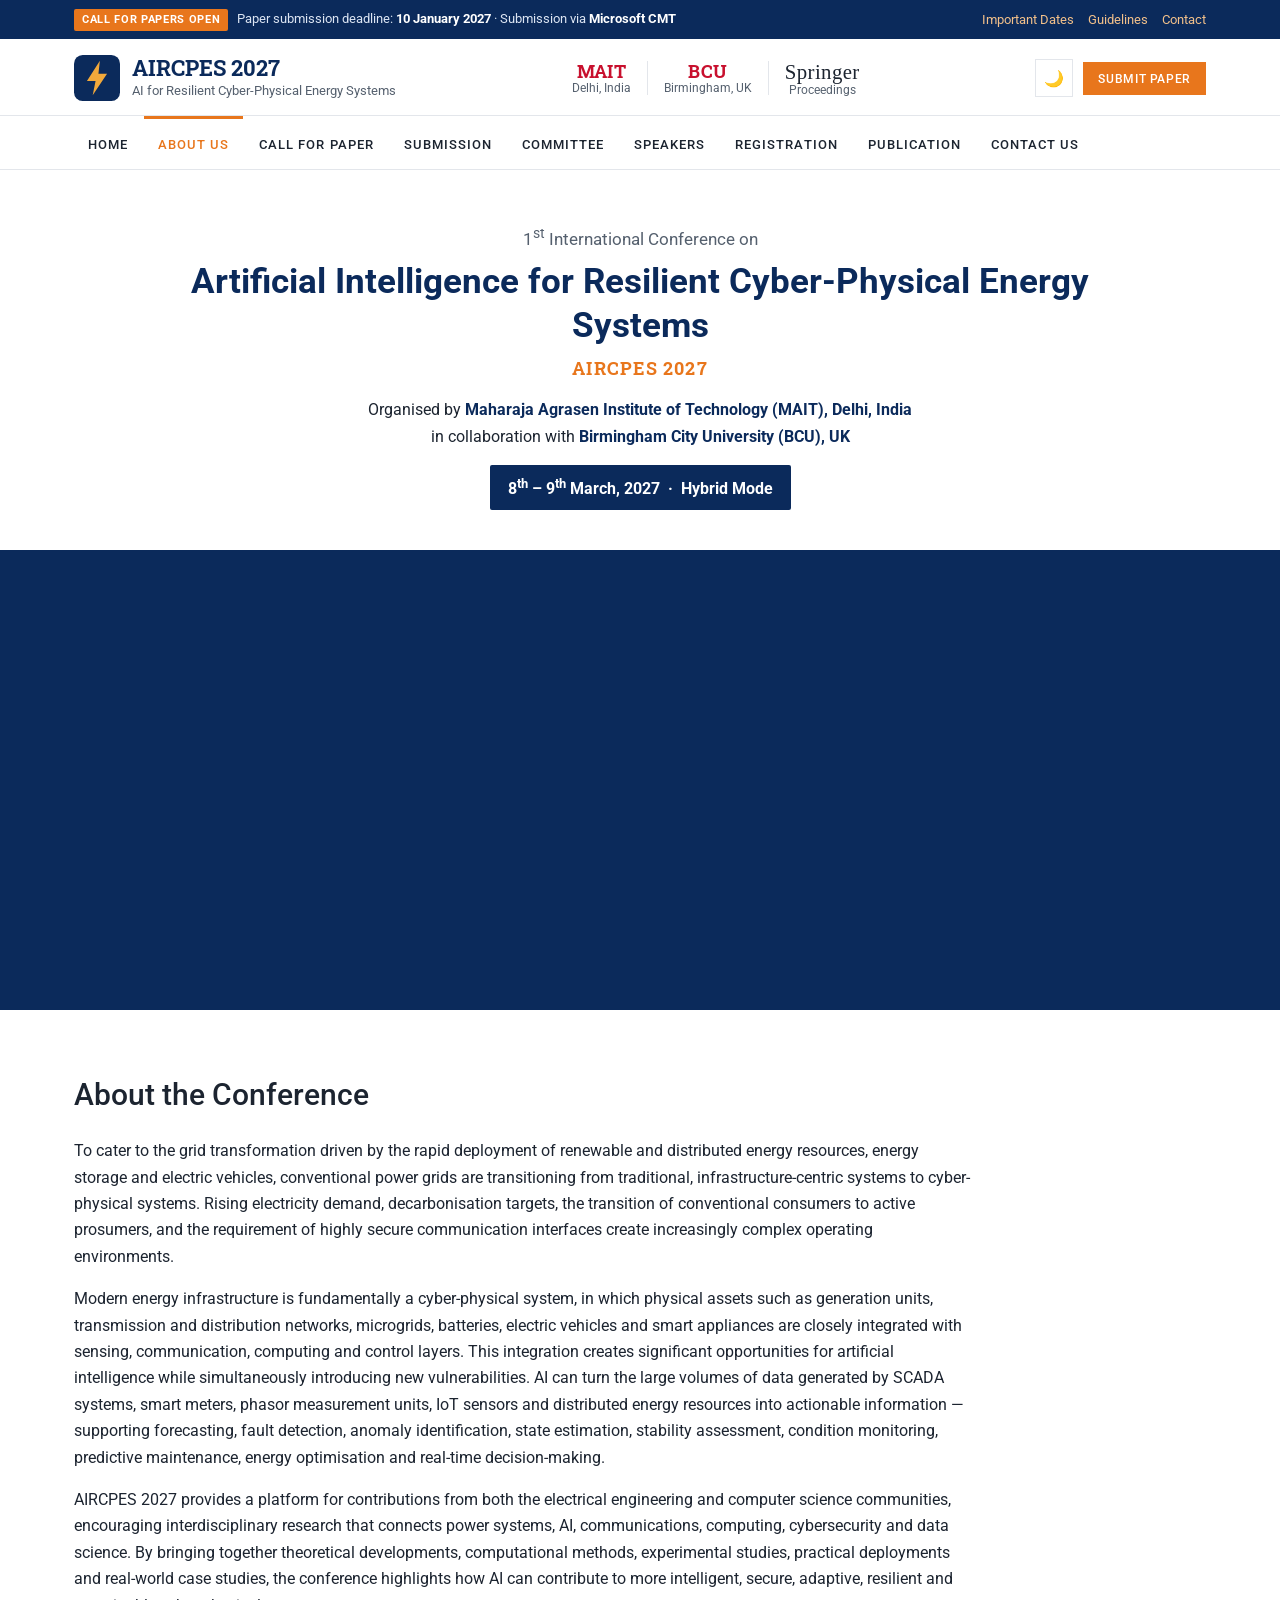
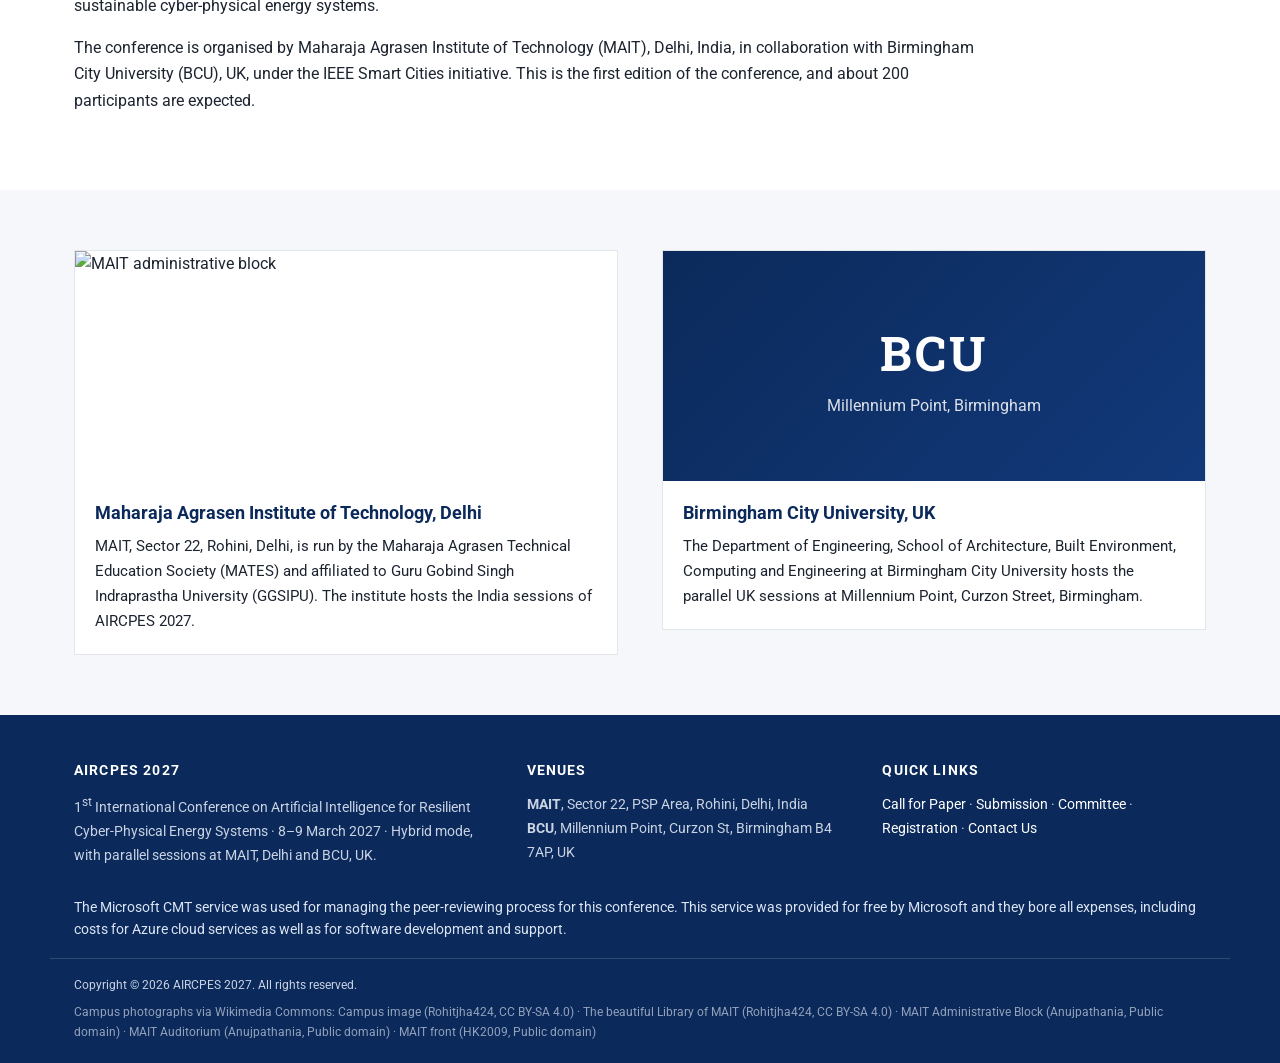
==== commit ef8b3bd5: "Add required Microsoft CMT acknowledgment to every page" ====
--- a/about.html
+++ b/about.html
@@ -108,8 +108,9 @@
       <p><a href="call-for-papers.html">Call for Paper</a> · <a href="submission.html">Submission</a> · <a href="committee.html">Committee</a> · <a href="registration.html">Registration</a> · <a href="contact.html">Contact Us</a></p>
     </div>
   </div>
+  <div class="wrap cmt-ack-foot"><p>The Microsoft CMT service was used for managing the peer-reviewing process for this conference. This service was provided for free by Microsoft and they bore all expenses, including costs for Azure cloud services as well as for software development and support.</p></div>
   <div class="wrap foot-base">
-    <span>Copyright © 2026 AIRCPES 2027. All rights reserved. · Peer review managed via Microsoft CMT.</span>
+    <span>Copyright © 2026 AIRCPES 2027. All rights reserved.</span>
     <span class="credits">Campus photographs via Wikimedia Commons: <a href="https://commons.wikimedia.org/wiki/File:Campus_image.jpg" target="_blank" rel="noopener">Campus image</a> (Rohitjha424, CC BY-SA 4.0) · <a href="https://commons.wikimedia.org/wiki/File:The_beautiful_Library_of_MAIT.jpg" target="_blank" rel="noopener">The beautiful Library of MAIT</a> (Rohitjha424, CC BY-SA 4.0) · <a href="https://commons.wikimedia.org/wiki/File:MAIT_Administrative_Block.JPG" target="_blank" rel="noopener">MAIT Administrative Block</a> (Anujpathania, Public domain) · <a href="https://commons.wikimedia.org/wiki/File:MAIT_Auditorium.JPG" target="_blank" rel="noopener">MAIT Auditorium</a> (Anujpathania, Public domain) · <a href="https://commons.wikimedia.org/wiki/File:Mait9.jpg" target="_blank" rel="noopener">MAIT front</a> (HK2009, Public domain)</span>
   </div>
 </footer>
--- a/style.css
+++ b/style.css
@@ -312,3 +312,5 @@
   .icon-btn { width: 34px; height: 34px; }
   .brandrow { padding-top: 10px; padding-bottom: 10px; gap: 10px; }
 }
+.cmt-ack-foot { padding-bottom: 18px; }
+.cmt-ack-foot p { margin: 0; color: #DCE5F3; font-size: .86rem; line-height: 1.55; font-weight: 400; font-style: normal; }
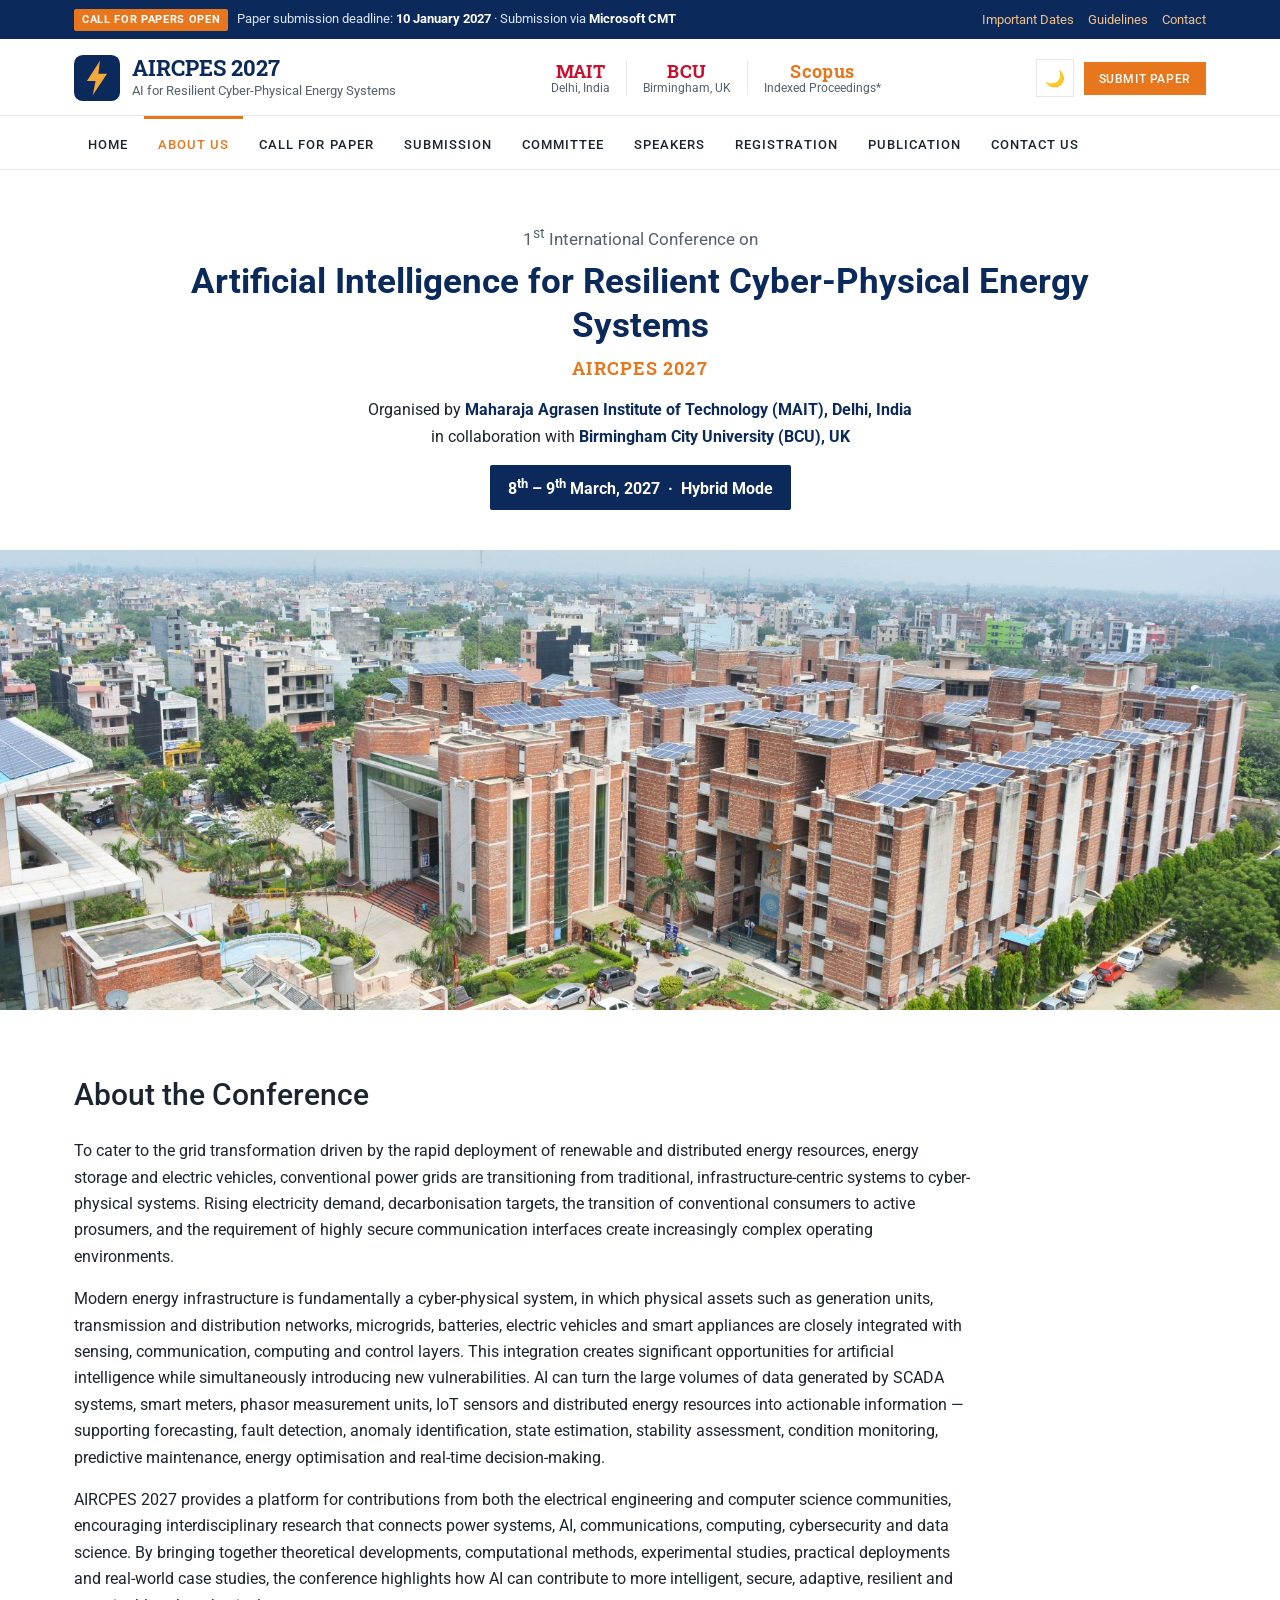
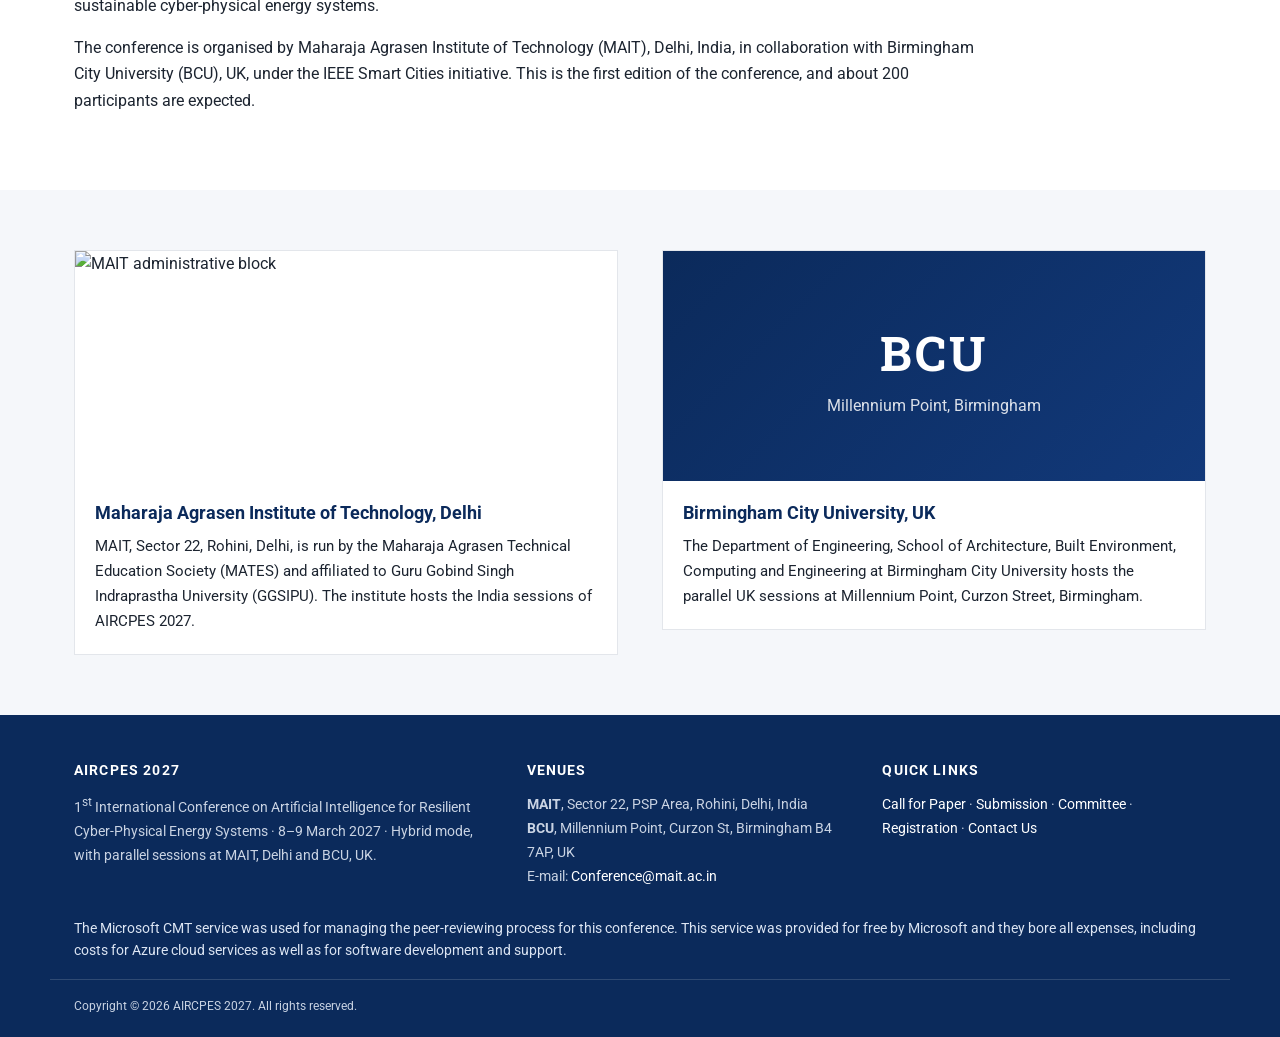
==== commit c77856f0: "CMT link, conference e-mail, Scopus proceedings wording, committee moves, remove photo credits" ====
--- a/about.html
+++ b/about.html
@@ -11,7 +11,7 @@
 <meta property="og:url" content="https://www.aircpes.in/about.html">
 <meta property="og:title" content="AIRCPES 2027 — About Us">
 <meta property="og:description" content="About AIRCPES 2027, organised by MAIT Delhi in collaboration with Birmingham City University, UK, under the IEEE Smart Cities initiative.">
-<meta property="og:image" content="https://upload.wikimedia.org/wikipedia/commons/5/50/Campus_image.jpg">
+<meta property="og:image" content="https://www.aircpes.in/img/campus/mait-aerial.jpg">
 <link rel="icon" href="data:image/svg+xml,%3Csvg xmlns='http://www.w3.org/2000/svg' viewBox='0 0 64 64'%3E%3Crect width='64' height='64' rx='12' fill='%230B2A5B'/%3E%3Cpath d='M36 8 18 36h12l-4 20 20-30H34z' fill='%23F2A93B'/%3E%3C/svg%3E">
 <link rel="preconnect" href="https://fonts.googleapis.com">
 <link rel="preconnect" href="https://fonts.gstatic.com" crossorigin>
@@ -39,7 +39,7 @@
       <span class="sep"></span>
       <span class="pt"><b>BCU</b><small>Birmingham, UK</small></span>
       <span class="sep"></span>
-      <span class="pt springer"><b>Springer</b><small>Proceedings</small></span>
+      <span class="pt springer"><b>Scopus</b><small>Indexed Proceedings*</small></span>
     </div>
     <div class="head-actions">
       <button class="icon-btn" type="button" id="theme-toggle" aria-label="Toggle dark mode" title="Toggle dark mode">🌙</button>
@@ -101,7 +101,7 @@
     </div>
     <div>
       <h4>Venues</h4>
-      <p><b>MAIT</b>, Sector 22, PSP Area, Rohini, Delhi, India<br><b>BCU</b>, Millennium Point, Curzon St, Birmingham B4 7AP, UK</p>
+      <p><b>MAIT</b>, Sector 22, PSP Area, Rohini, Delhi, India<br><b>BCU</b>, Millennium Point, Curzon St, Birmingham B4 7AP, UK<br>E-mail: <a href="mailto:Conference@mait.ac.in">Conference@mait.ac.in</a></p>
     </div>
     <div>
       <h4>Quick links</h4>
@@ -111,7 +111,6 @@
   <div class="wrap cmt-ack-foot"><p>The Microsoft CMT service was used for managing the peer-reviewing process for this conference. This service was provided for free by Microsoft and they bore all expenses, including costs for Azure cloud services as well as for software development and support.</p></div>
   <div class="wrap foot-base">
     <span>Copyright © 2026 AIRCPES 2027. All rights reserved.</span>
-    <span class="credits">Campus photographs via Wikimedia Commons: <a href="https://commons.wikimedia.org/wiki/File:Campus_image.jpg" target="_blank" rel="noopener">Campus image</a> (Rohitjha424, CC BY-SA 4.0) · <a href="https://commons.wikimedia.org/wiki/File:The_beautiful_Library_of_MAIT.jpg" target="_blank" rel="noopener">The beautiful Library of MAIT</a> (Rohitjha424, CC BY-SA 4.0) · <a href="https://commons.wikimedia.org/wiki/File:MAIT_Administrative_Block.JPG" target="_blank" rel="noopener">MAIT Administrative Block</a> (Anujpathania, Public domain) · <a href="https://commons.wikimedia.org/wiki/File:MAIT_Auditorium.JPG" target="_blank" rel="noopener">MAIT Auditorium</a> (Anujpathania, Public domain) · <a href="https://commons.wikimedia.org/wiki/File:Mait9.jpg" target="_blank" rel="noopener">MAIT front</a> (HK2009, Public domain)</span>
   </div>
 </footer>
 <dialog class="modal" id="cmt-modal" aria-labelledby="cmt-title">
--- a/style.css
+++ b/style.css
@@ -54,7 +54,7 @@
 .titleblock .org b { color: var(--head); }
 .titleblock .when { margin: 0; font-weight: 700; font-size: .98rem; display: inline-block; background: var(--navy); color: #fff; padding: 8px 18px; border-radius: 2px; }
 .banner { position: relative; height: clamp(220px, 38vw, 460px); overflow: hidden; background: var(--navy); }
-.banner-img { position: absolute; inset: 0; background: url('https://upload.wikimedia.org/wikipedia/commons/5/50/Campus_image.jpg') center 88% / cover no-repeat; }
+.banner-img { position: absolute; inset: 0; background: url('img/campus/mait-aerial.jpg') center 55% / cover no-repeat; }
 
 /* Sections */
 .sec { padding: 60px 0; }
@@ -314,3 +314,6 @@
 }
 .cmt-ack-foot { padding-bottom: 18px; }
 .cmt-ack-foot p { margin: 0; color: #DCE5F3; font-size: .86rem; line-height: 1.55; font-weight: 400; font-style: normal; }
+
+.mailbox { display: inline-block; margin: 0 0 16px; padding: 12px 16px; background: var(--tint); border: 1px solid var(--line); border-left: 4px solid var(--accent); font-size: .98rem; }
+.partners .springer b { font-family: 'Roboto Slab', serif; color: #E8761C; font-weight: 700; font-size: 1.15rem; }
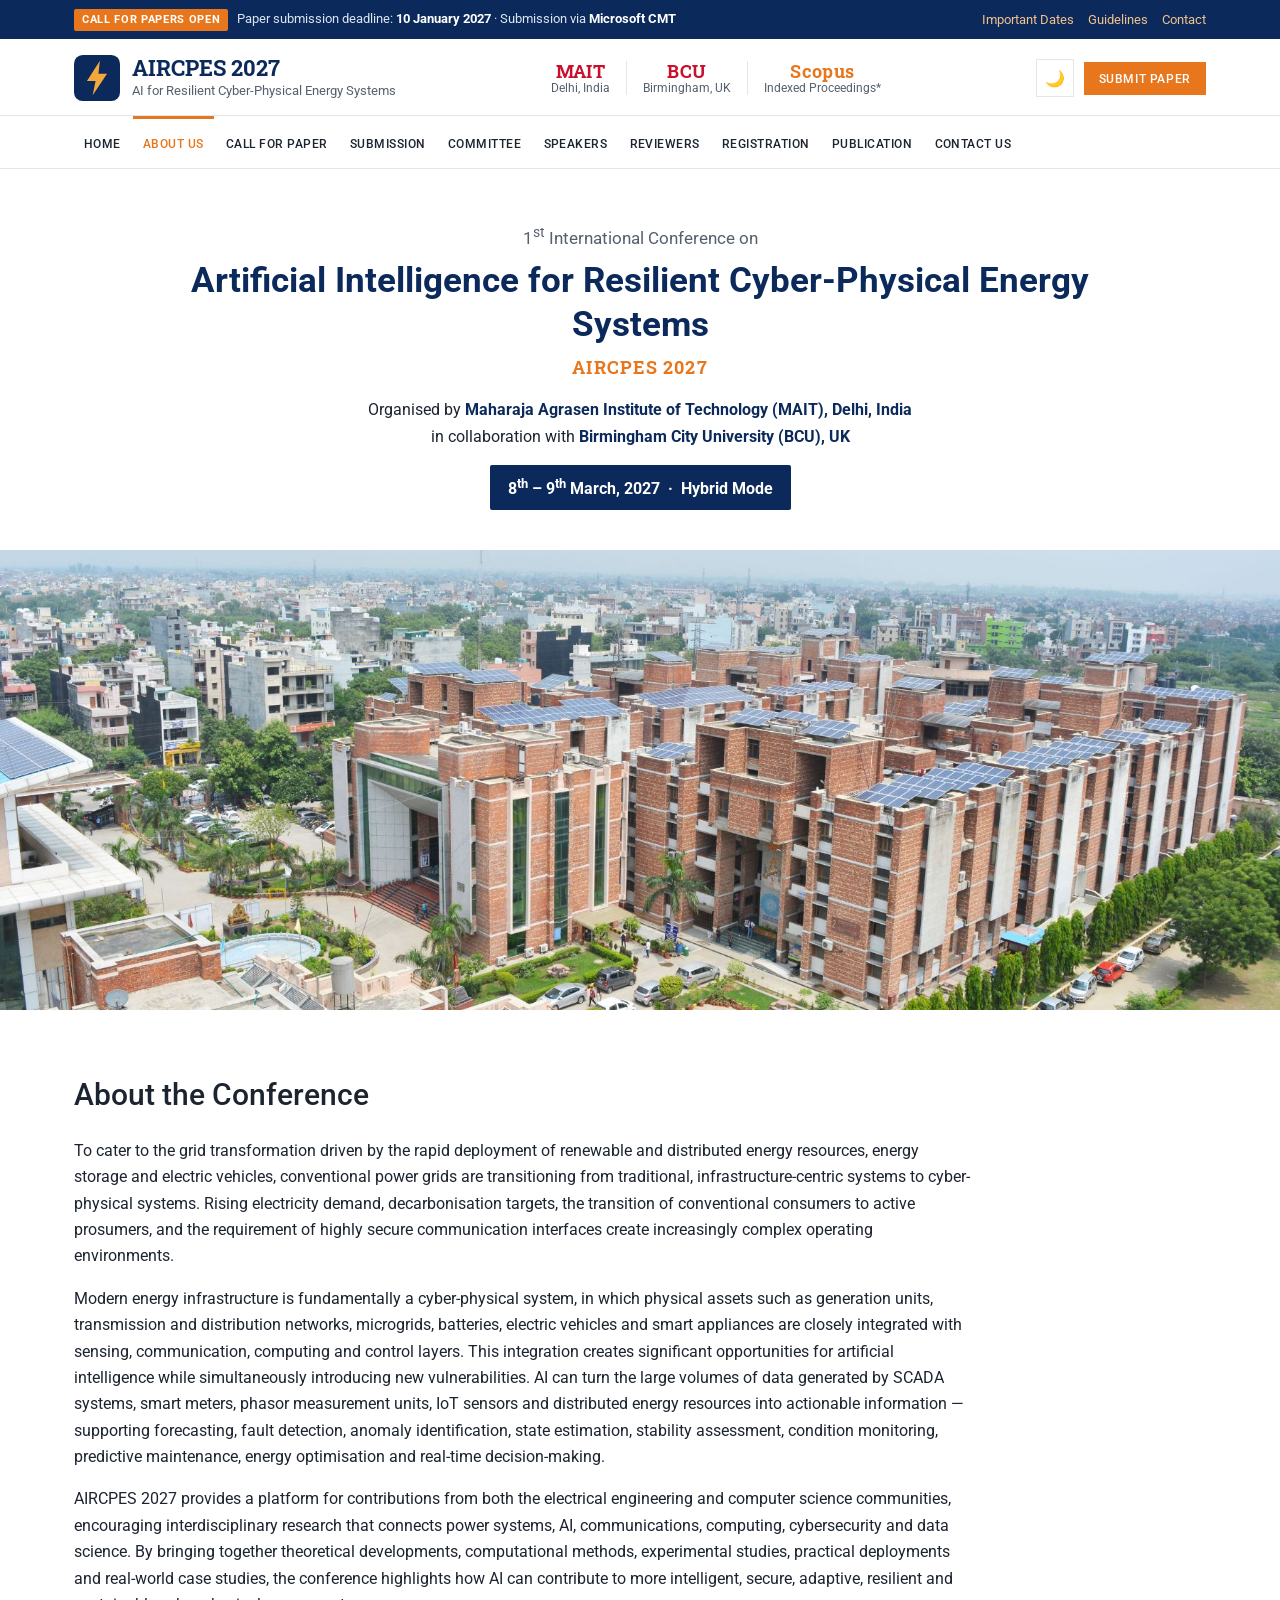
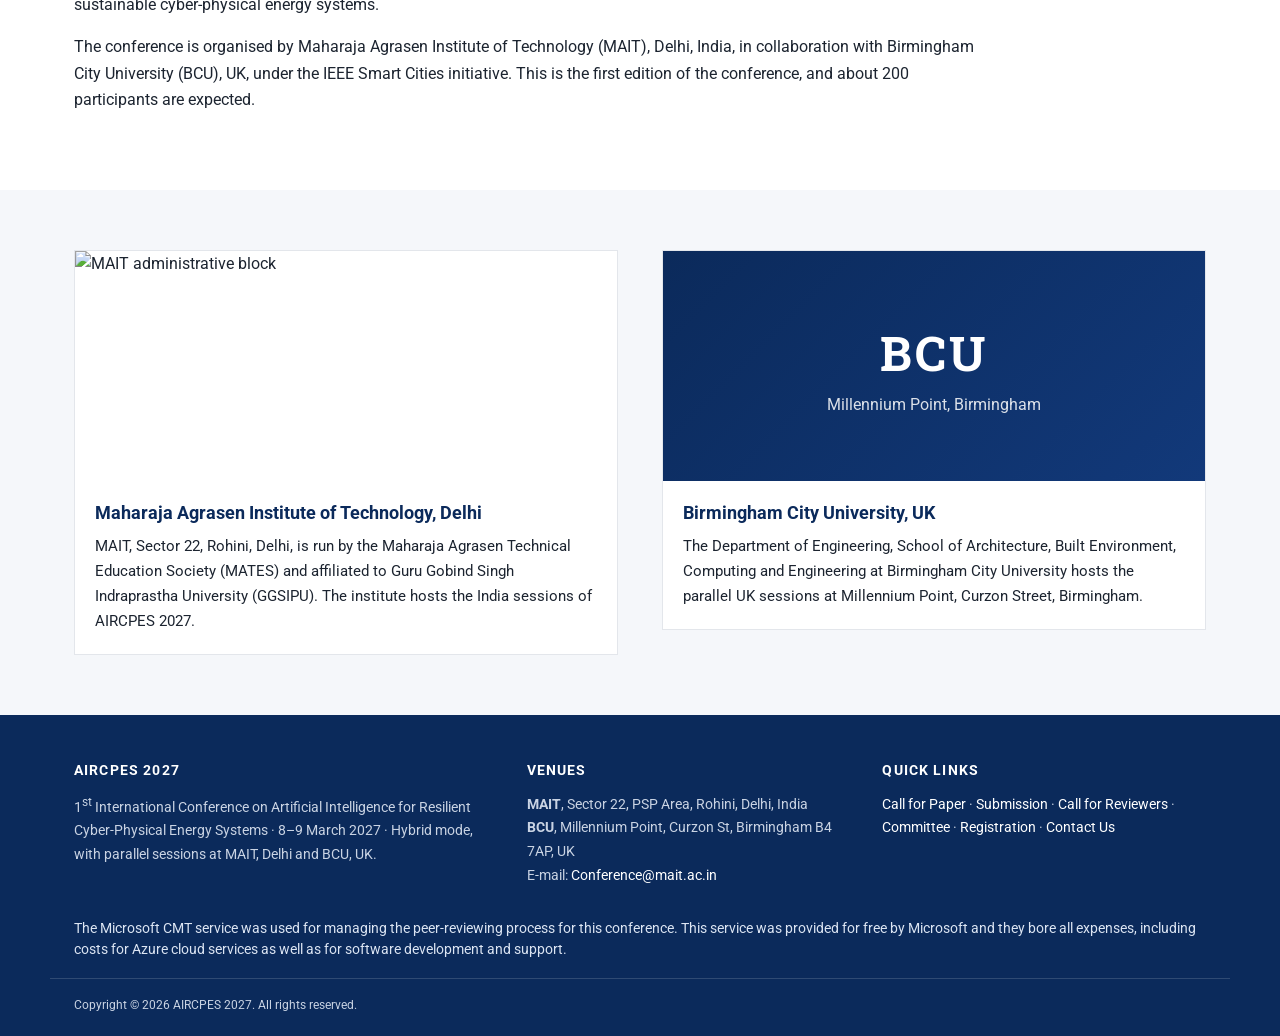
==== commit 297077ee: "Add Call for Reviewers page" ====
--- a/about.html
+++ b/about.html
@@ -16,7 +16,7 @@
 <link rel="preconnect" href="https://fonts.googleapis.com">
 <link rel="preconnect" href="https://fonts.gstatic.com" crossorigin>
 <link href="https://fonts.googleapis.com/css2?family=Roboto:wght@400;500;700&family=Roboto+Slab:wght@600;700&display=swap" rel="stylesheet">
-<link rel="stylesheet" href="style.css">
+<link rel="stylesheet" href="style.css?v=20261028b">
 <script>try{var t=localStorage.getItem('theme');if(t)document.documentElement.setAttribute('data-theme',t);}catch(e){}</script>
 
 </head>
@@ -49,7 +49,7 @@
   <nav class="mainnav" aria-label="Primary">
     <div class="wrap navrow">
       <button class="menu-btn" aria-expanded="false" aria-controls="navlinks">☰ Menu</button>
-      <div class="navlinks" id="navlinks"><a href="index.html">Home</a><a href="about.html" class="active" aria-current="page">About Us</a><a href="call-for-papers.html">Call for Paper</a><a href="submission.html">Submission</a><a href="committee.html">Committee</a><a href="speakers.html">Speakers</a><a href="registration.html">Registration</a><a href="publication.html">Publication</a><a href="contact.html">Contact Us</a></div>
+      <div class="navlinks" id="navlinks"><a href="index.html">Home</a><a href="about.html" class="active" aria-current="page">About Us</a><a href="call-for-papers.html">Call for Paper</a><a href="submission.html">Submission</a><a href="committee.html">Committee</a><a href="speakers.html">Speakers</a><a href="reviewers.html">Reviewers</a><a href="registration.html">Registration</a><a href="publication.html">Publication</a><a href="contact.html">Contact Us</a></div>
     </div>
   </nav>
 </header>
@@ -105,7 +105,7 @@
     </div>
     <div>
       <h4>Quick links</h4>
-      <p><a href="call-for-papers.html">Call for Paper</a> · <a href="submission.html">Submission</a> · <a href="committee.html">Committee</a> · <a href="registration.html">Registration</a> · <a href="contact.html">Contact Us</a></p>
+      <p><a href="call-for-papers.html">Call for Paper</a> · <a href="submission.html">Submission</a> · <a href="reviewers.html">Call for Reviewers</a> · <a href="committee.html">Committee</a> · <a href="registration.html">Registration</a> · <a href="contact.html">Contact Us</a></p>
     </div>
   </div>
   <div class="wrap cmt-ack-foot"><p>The Microsoft CMT service was used for managing the peer-reviewing process for this conference. This service was provided for free by Microsoft and they bore all expenses, including costs for Azure cloud services as well as for software development and support.</p></div>
@@ -125,6 +125,6 @@
   <div class="modal-actions"><a class="btn solid" data-cmt-link href="#" target="_blank" rel="noopener" hidden>Go to Microsoft CMT ↗</a><a class="btn" href="submission.html">Full guidelines</a></div>
 </dialog>
 <button class="to-top" aria-label="Back to top">↑</button>
-<script src="site.js"></script>
+<script src="site.js?v=20261028b"></script>
 </body>
 </html>
--- a/style.css
+++ b/style.css
@@ -317,3 +317,34 @@
 
 .mailbox { display: inline-block; margin: 0 0 16px; padding: 12px 16px; background: var(--tint); border: 1px solid var(--line); border-left: 4px solid var(--accent); font-size: .98rem; }
 .partners .springer b { font-family: 'Roboto Slab', serif; color: #E8761C; font-weight: 700; font-size: 1.15rem; }
+
+/* Call for Reviewers */
+.cfr { background: linear-gradient(180deg, var(--bg), var(--tint)); }
+.cfr-title { text-align: center; font-size: clamp(1.8rem, 4.2vw, 3rem); font-weight: 700; color: var(--head); margin: 0 0 14px; line-height: 1.15; }
+.cfr-lede { text-align: center; max-width: 880px; margin: 0 auto 40px; color: var(--dim); font-size: 1.08rem; line-height: 1.6; }
+.cfr-grid { display: grid; grid-template-columns: 1fr 1fr; gap: 36px; align-items: start; }
+@media (max-width: 860px) { .cfr-grid { grid-template-columns: 1fr; gap: 22px; } }
+.cfr-card { background: var(--card); border: 1px solid var(--line); border-radius: 24px; padding: 34px 34px 30px; box-shadow: 0 10px 30px rgba(11,42,91,.06); }
+.cfr-card.soft { background: #EEF4FF; border-color: #DCE7FB; }
+:root[data-theme="dark"] .cfr-card.soft { background: #15233A; border-color: #22385C; }
+@media (prefers-color-scheme: dark) { :root:not([data-theme="light"]) .cfr-card.soft { background: #15233A; border-color: #22385C; } }
+.cfr-card h3 { margin: 0 0 22px; font-size: 1.6rem; color: #1E3FA8; }
+:root[data-theme="dark"] .cfr-card h3, :root[data-theme="dark"] .cfr-box h4 { color: var(--head); }
+.cfr-list { list-style: none; margin: 0; padding: 0; display: grid; gap: 16px; }
+.cfr-list li { background: var(--card); border-radius: 16px; padding: 18px 20px 18px 54px; position: relative; color: var(--text); box-shadow: 0 2px 8px rgba(11,42,91,.05); }
+.cfr-list li::before { content: "✓"; position: absolute; left: 20px; top: 50%; transform: translateY(-50%); color: #2747C8; font-weight: 700; font-size: 1.2rem; }
+.cfr-box { background: var(--tint); border-radius: 16px; padding: 20px 24px; margin-bottom: 18px; }
+.cfr-box:last-child { margin-bottom: 0; }
+.cfr-box h4 { margin: 0 0 8px; color: #1E3FA8; font-size: 1.15rem; }
+.cfr-box p { margin: 0 0 4px; color: var(--text); }
+.cfr-btn { display: inline-block; margin-top: 14px; background: #1E3A8A; color: #fff !important; text-decoration: none; font-weight: 700; padding: 14px 30px; border-radius: 999px; box-shadow: 0 6px 16px rgba(30,58,138,.3); transition: transform .15s, background .15s; }
+.cfr-btn:hover { background: #2747C8; transform: translateY(-2px); }
+.cfr-band { background: #EEF4FF; padding: 40px 0; }
+:root[data-theme="dark"] .cfr-band { background: #15233A; }
+.cfr-band-row { display: flex; align-items: center; justify-content: space-between; gap: 20px; flex-wrap: wrap; }
+.cfr-band h2 { margin: 0 0 6px; color: #1E3FA8; font-size: 1.6rem; }
+:root[data-theme="dark"] .cfr-band h2 { color: var(--head); }
+.cfr-band p { margin: 0; color: var(--text); max-width: 680px; }
+.cfr-band .cfr-btn { margin-top: 0; }
+@media (max-width: 1100px) { .navlinks a { padding-left: 10px; padding-right: 10px; letter-spacing: .05em; } }
+@media (min-width: 921px) { .navlinks { flex-wrap: nowrap; } .navlinks a { padding-left: 10px; padding-right: 10px; letter-spacing: .04em; font-size: .78rem; } }
